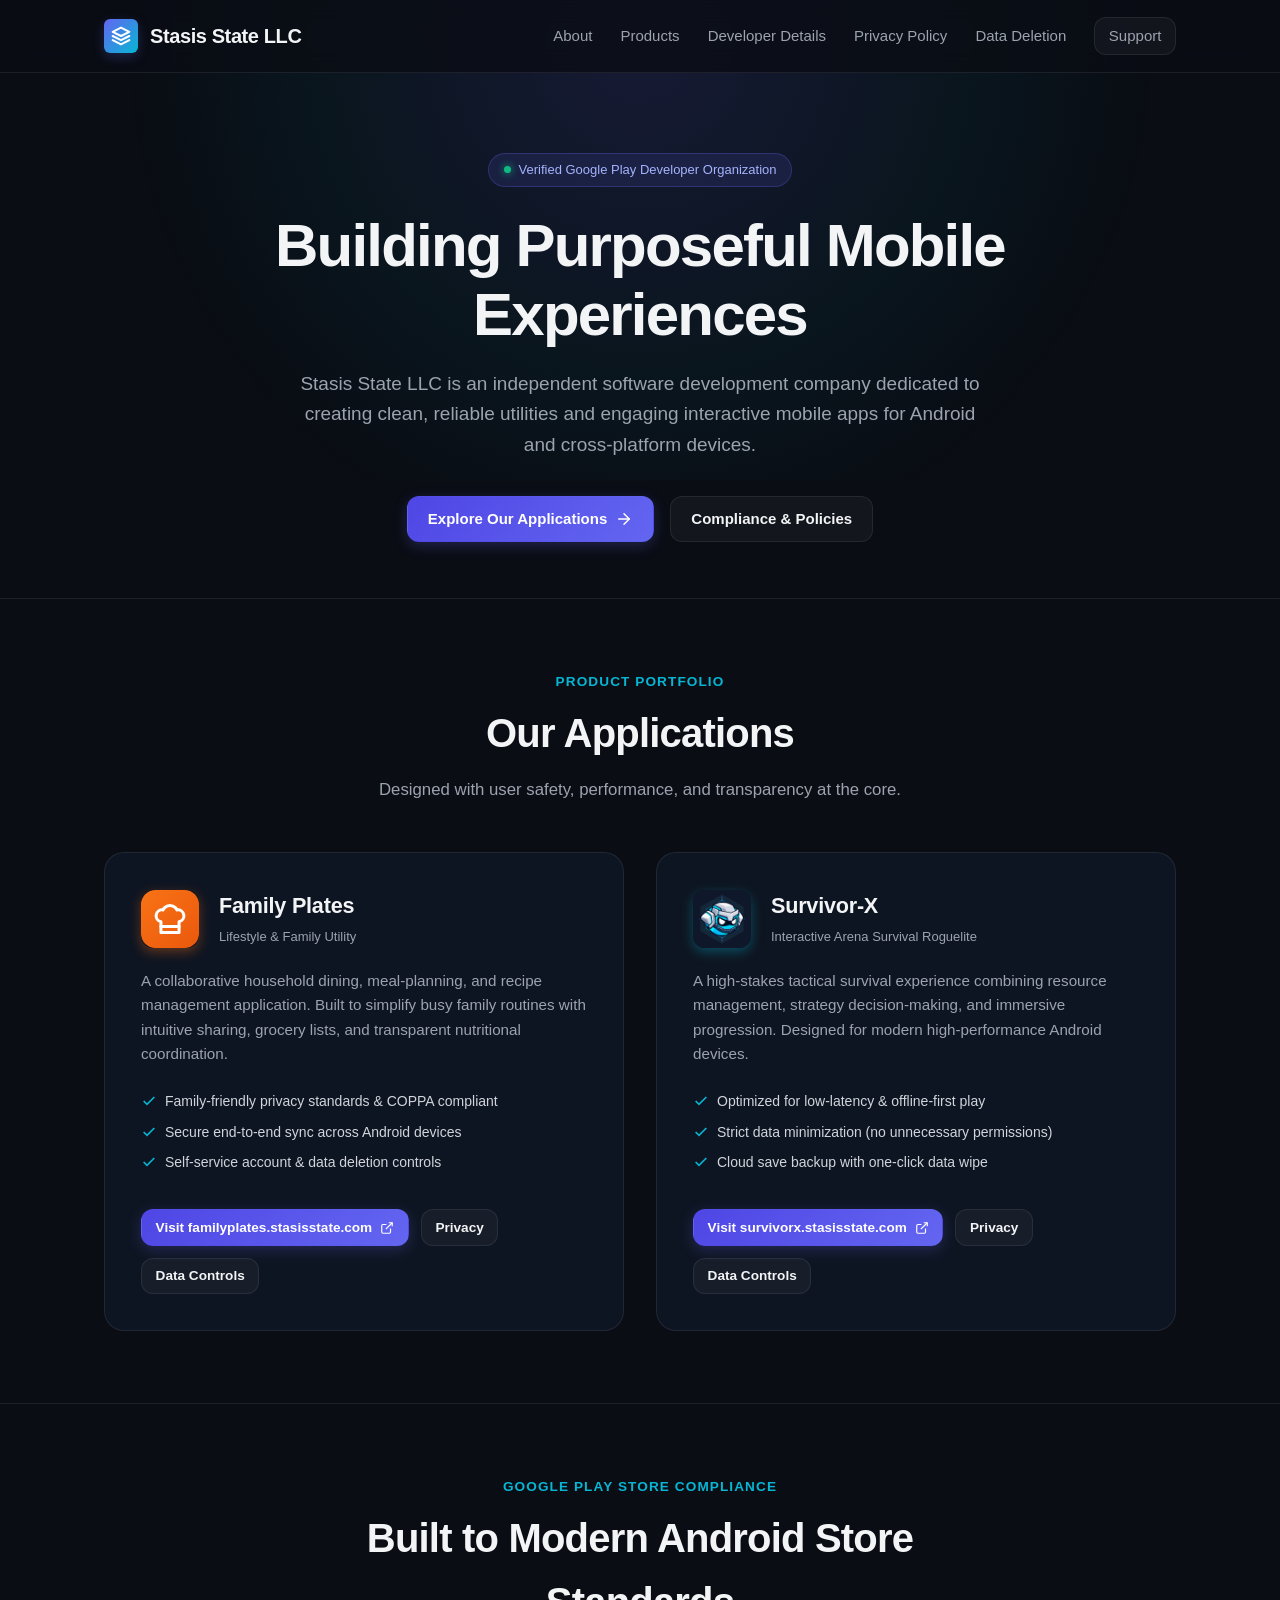
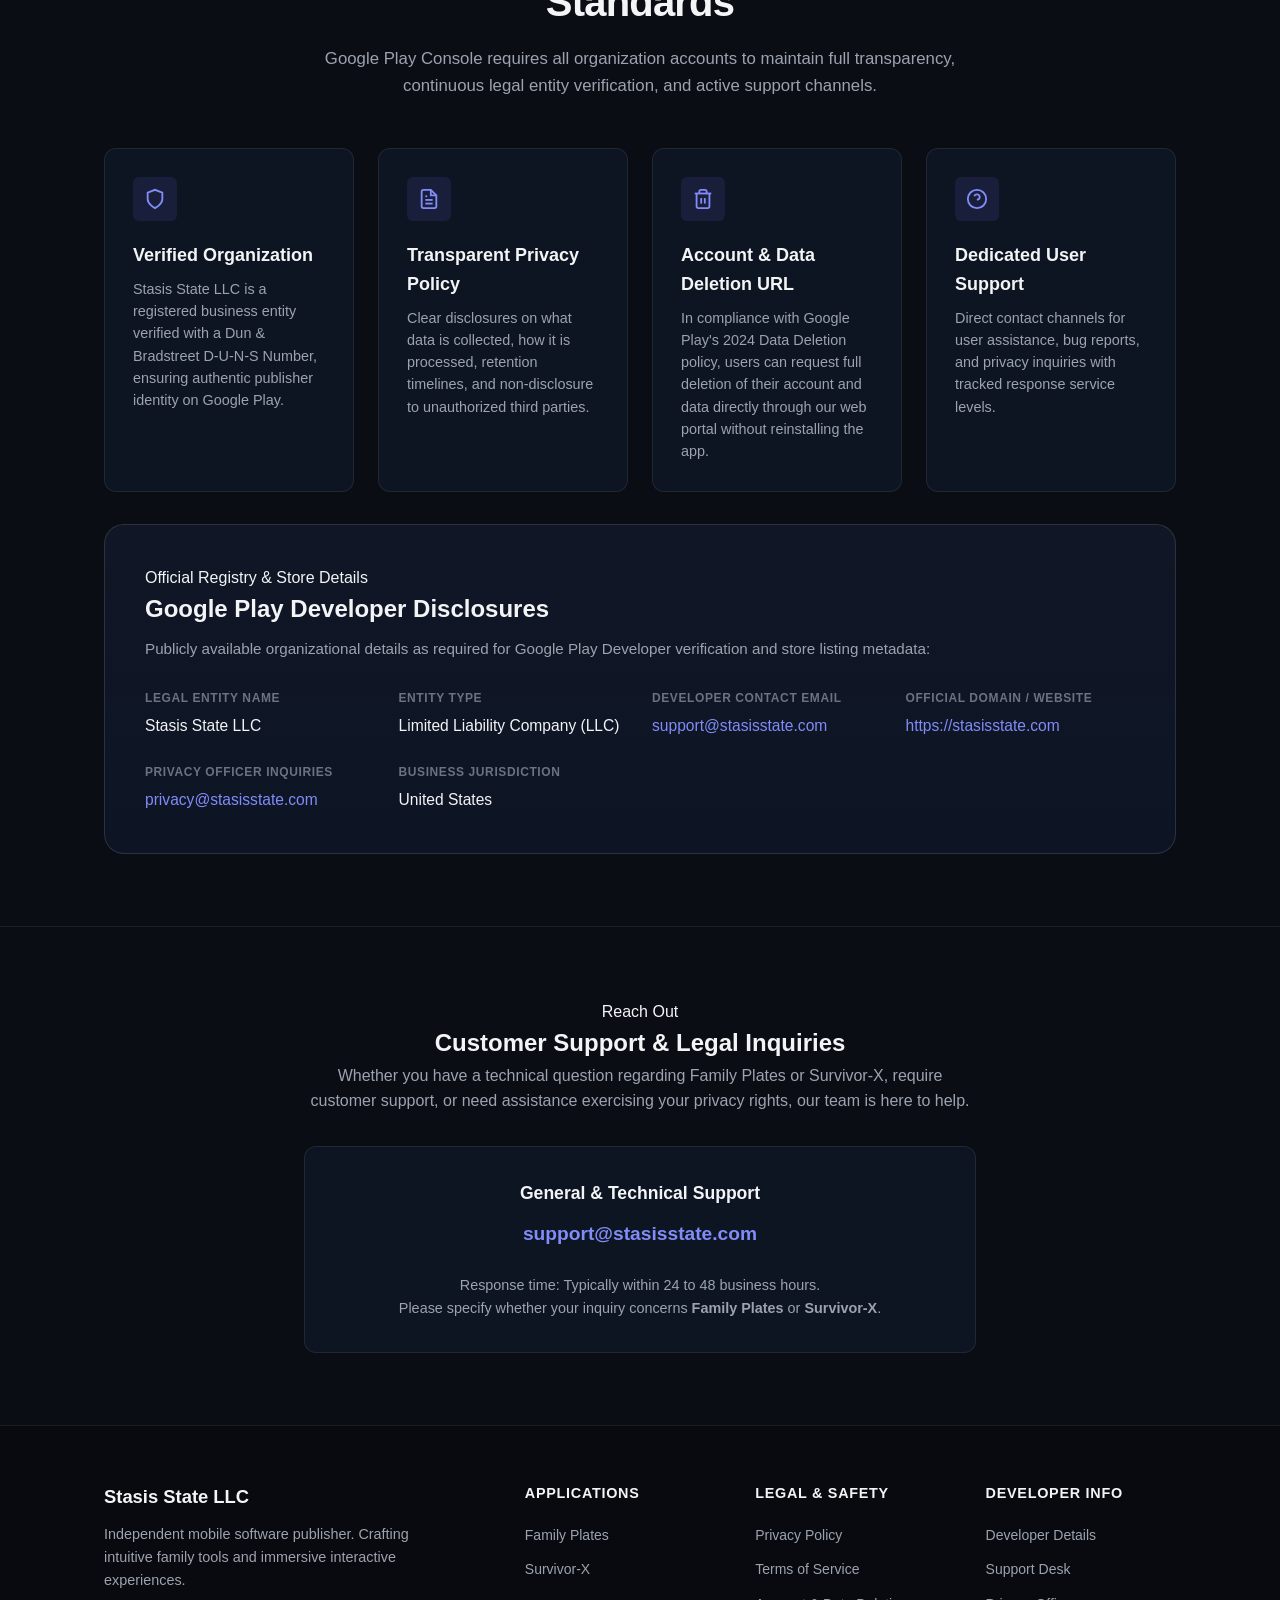
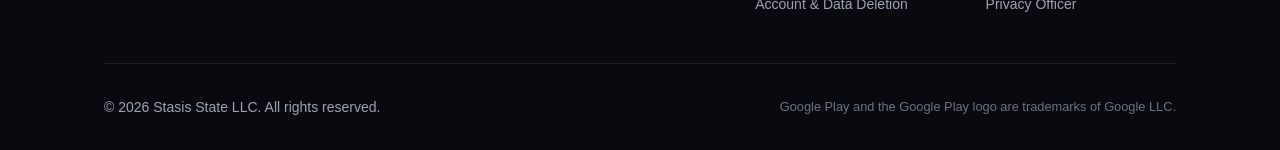
==== index.html @ c6badd23 "Initial commit" ====
<!DOCTYPE html>
<html lang="en">
<head>
  <meta charset="UTF-8" />
  <meta name="viewport" content="width=device-width, initial-scale=1.0" />
  <title>Stasis State LLC — Independent Software & Mobile Applications</title>
  <meta name="description" content="Stasis State LLC is an independent software studio and the publisher of Family Plates and Survivor-X. Official corporate site, developer details, and customer support." />
  <meta name="robots" content="index, follow" />

  <!-- Open Graph / Meta -->
  <meta property="og:type" content="website" />
  <meta property="og:title" content="Stasis State LLC — Independent Software & Mobile Applications" />
  <meta property="og:description" content="Official home of Stasis State LLC, publisher of Family Plates and Survivor-X." />
  <meta property="og:url" content="https://stasisstate.com/" />

  <link rel="stylesheet" href="styles.css" />
  <link rel="icon" href="data:image/svg+xml,<svg xmlns='http://www.w3.org/2000/svg' viewBox='0 0 100 100'><rect width='100' height='100' rx='20' fill='%234f46e5'/><path d='M30 35 L70 35 L50 65 Z' fill='%2306b6d4'/></svg>" />
</head>
<body>
  <div class="ambient-glow" aria-hidden="true"></div>

  <!-- Site Header -->
  <header class="site-header">
    <div class="container nav-wrapper">
      <a href="index.html" class="brand-link" aria-label="Stasis State LLC Home">
        <div class="brand-logo-icon" aria-hidden="true">
          <svg width="20" height="20" viewBox="0 0 24 24" fill="none" stroke="currentColor" stroke-width="2.5" stroke-linecap="round" stroke-linejoin="round">
            <polygon points="12 2 2 7 12 12 22 7 12 2"></polygon>
            <polyline points="2 17 12 22 22 17"></polyline>
            <polyline points="2 12 12 17 22 12"></polyline>
          </svg>
        </div>
        <span>Stasis State LLC</span>
      </a>

      <nav aria-label="Main Navigation">
        <ul class="nav-links">
          <li><a href="#about">About</a></li>
          <li><a href="products.html">Products</a></li>
          <li><a href="#developer-profile">Developer Details</a></li>
          <li><a href="privacy.html">Privacy Policy</a></li>
          <li><a href="data-deletion.html">Data Deletion</a></li>
          <li><a href="#contact" class="btn btn-outline btn-sm">Support</a></li>
        </ul>
      </nav>
    </div>
  </header>

  <main>
    <!-- Hero Section -->
    <section class="hero container">
      <div class="pill-badge">
        <span class="pill-dot"></span>
        <span>Verified Google Play Developer Organization</span>
      </div>
      <h1>Building Purposeful Mobile Experiences</h1>
      <p class="hero-subtitle">
        Stasis State LLC is an independent software development company dedicated to creating clean, reliable utilities and engaging interactive mobile apps for Android and cross-platform devices.
      </p>
      <div class="hero-actions">
        <a href="#apps" class="btn btn-primary">
          Explore Our Applications
          <svg width="18" height="18" viewBox="0 0 24 24" fill="none" stroke="currentColor" stroke-width="2" stroke-linecap="round" stroke-linejoin="round"><line x1="5" y1="12" x2="19" y2="12"></line><polyline points="12 5 19 12 12 19"></polyline></svg>
        </a>
        <a href="privacy.html" class="btn btn-outline">Compliance & Policies</a>
      </div>
    </section>

    <!-- Apps Section -->
    <section id="apps" class="section">
      <div class="container">
        <div class="section-header">
          <div class="sub-title">Product Portfolio</div>
          <h2>Our Applications</h2>
          <p>Designed with user safety, performance, and transparency at the core.</p>
        </div>

        <div class="apps-grid">
          <!-- Family Plates -->
          <article class="app-card">
            <div class="app-card-header">
              <a href="https://familyplates.stasisstate.com" target="_blank" rel="noopener noreferrer" style="text-decoration: none; display: flex; align-items: center; gap: 1.25rem;">
                <img src="assets/family-plates-icon.svg" alt="Family Plates Icon" style="width: 58px; height: 58px; border-radius: var(--radius-md); box-shadow: 0 4px 12px rgba(249, 115, 22, 0.35); flex-shrink: 0;" />
                <div class="app-meta">
                  <h3 style="color: var(--text-main);">Family Plates</h3>
                  <span class="app-category">Lifestyle & Family Utility</span>
                </div>
              </a>
            </div>
            <p class="app-description">
              A collaborative household dining, meal-planning, and recipe management application. Built to simplify busy family routines with intuitive sharing, grocery lists, and transparent nutritional coordination.
            </p>
            <ul class="app-highlights">
              <li>
                <svg width="16" height="16" viewBox="0 0 24 24" fill="none" stroke="currentColor" stroke-width="2.5"><polyline points="20 6 9 17 4 12"></polyline></svg>
                Family-friendly privacy standards & COPPA compliant
              </li>
              <li>
                <svg width="16" height="16" viewBox="0 0 24 24" fill="none" stroke="currentColor" stroke-width="2.5"><polyline points="20 6 9 17 4 12"></polyline></svg>
                Secure end-to-end sync across Android devices
              </li>
              <li>
                <svg width="16" height="16" viewBox="0 0 24 24" fill="none" stroke="currentColor" stroke-width="2.5"><polyline points="20 6 9 17 4 12"></polyline></svg>
                Self-service account & data deletion controls
              </li>
            </ul>
            <div class="app-actions">
              <a href="https://familyplates.stasisstate.com" class="btn btn-primary btn-sm" target="_blank" rel="noopener noreferrer">
                Visit familyplates.stasisstate.com
                <svg width="14" height="14" viewBox="0 0 24 24" fill="none" stroke="currentColor" stroke-width="2"><path d="M18 13v6a2 2 0 0 1-2 2H5a2 2 0 0 1-2-2V8a2 2 0 0 1 2-2h6"></path><polyline points="15 3 21 3 21 9"></polyline><line x1="10" y1="14" x2="21" y2="3"></line></svg>
              </a>
              <a href="privacy.html#family-plates" class="btn btn-outline btn-sm">Privacy</a>
              <a href="data-deletion.html#family-plates" class="btn btn-outline btn-sm">Data Controls</a>
            </div>
          </article>

          <!-- Survivor-X -->
          <article class="app-card">
            <div class="app-card-header">
              <a href="https://survivorx.stasisstate.com" target="_blank" rel="noopener noreferrer" style="text-decoration: none; display: flex; align-items: center; gap: 1.25rem;">
                <img src="assets/survivor-x-icon.png" alt="Survivor-X Icon" style="width: 58px; height: 58px; border-radius: var(--radius-md); box-shadow: 0 4px 12px rgba(6, 182, 212, 0.35); flex-shrink: 0;" />
                <div class="app-meta">
                  <h3 style="color: var(--text-main);">Survivor-X</h3>
                  <span class="app-category">Interactive Arena Survival Roguelite</span>
                </div>
              </a>
            </div>
            <p class="app-description">
              A high-stakes tactical survival experience combining resource management, strategy decision-making, and immersive progression. Designed for modern high-performance Android devices.
            </p>
            <ul class="app-highlights">
              <li>
                <svg width="16" height="16" viewBox="0 0 24 24" fill="none" stroke="currentColor" stroke-width="2.5"><polyline points="20 6 9 17 4 12"></polyline></svg>
                Optimized for low-latency & offline-first play
              </li>
              <li>
                <svg width="16" height="16" viewBox="0 0 24 24" fill="none" stroke="currentColor" stroke-width="2.5"><polyline points="20 6 9 17 4 12"></polyline></svg>
                Strict data minimization (no unnecessary permissions)
              </li>
              <li>
                <svg width="16" height="16" viewBox="0 0 24 24" fill="none" stroke="currentColor" stroke-width="2.5"><polyline points="20 6 9 17 4 12"></polyline></svg>
                Cloud save backup with one-click data wipe
              </li>
            </ul>
            <div class="app-actions">
              <a href="https://survivorx.stasisstate.com" class="btn btn-primary btn-sm" target="_blank" rel="noopener noreferrer">
                Visit survivorx.stasisstate.com
                <svg width="14" height="14" viewBox="0 0 24 24" fill="none" stroke="currentColor" stroke-width="2"><path d="M18 13v6a2 2 0 0 1-2 2H5a2 2 0 0 1-2-2V8a2 2 0 0 1 2-2h6"></path><polyline points="15 3 21 3 21 9"></polyline><line x1="10" y1="14" x2="21" y2="3"></line></svg>
              </a>
              <a href="privacy.html#survivor-x" class="btn btn-outline btn-sm">Privacy</a>
              <a href="data-deletion.html#survivor-x" class="btn btn-outline btn-sm">Data Controls</a>
            </div>
          </article>
        </div>
      </div>
    </section>

    <!-- Standards & App Store Requirements Compliance -->
    <section class="section" id="compliance">
      <div class="container">
        <div class="section-header">
          <div class="sub-title">Google Play Store Compliance</div>
          <h2>Built to Modern Android Store Standards</h2>
          <p>
            Google Play Console requires all organization accounts to maintain full transparency, continuous legal entity verification, and active support channels.
          </p>
        </div>

        <div class="standards-grid">
          <div class="standard-item">
            <div class="standard-icon-wrap" aria-hidden="true">
              <svg width="22" height="22" viewBox="0 0 24 24" fill="none" stroke="currentColor" stroke-width="2"><path d="M12 22s8-4 8-10V5l-8-3-8 3v7c0 6 8 10 8 10z"></path></svg>
            </div>
            <h3>Verified Organization</h3>
            <p>
              Stasis State LLC is a registered business entity verified with a Dun & Bradstreet D-U-N-S Number, ensuring authentic publisher identity on Google Play.
            </p>
          </div>

          <div class="standard-item">
            <div class="standard-icon-wrap" aria-hidden="true">
              <svg width="22" height="22" viewBox="0 0 24 24" fill="none" stroke="currentColor" stroke-width="2"><path d="M14 2H6a2 2 0 0 0-2 2v16a2 2 0 0 0 2 2h12a2 2 0 0 0 2-2V8z"></path><polyline points="14 2 14 8 20 8"></polyline><line x1="16" y1="13" x2="8" y2="13"></line><line x1="16" y1="17" x2="8" y2="17"></line><polyline points="10 9 9 9 8 9"></polyline></svg>
            </div>
            <h3>Transparent Privacy Policy</h3>
            <p>
              Clear disclosures on what data is collected, how it is processed, retention timelines, and non-disclosure to unauthorized third parties.
            </p>
          </div>

          <div class="standard-item">
            <div class="standard-icon-wrap" aria-hidden="true">
              <svg width="22" height="22" viewBox="0 0 24 24" fill="none" stroke="currentColor" stroke-width="2"><polyline points="3 6 5 6 21 6"></polyline><path d="M19 6v14a2 2 0 0 1-2 2H7a2 2 0 0 1-2-2V6m3 0V4a2 2 0 0 1 2-2h4a2 2 0 0 1 2 2v2"></path><line x1="10" y1="11" x2="10" y2="17"></line><line x1="14" y1="11" x2="14" y2="17"></line></svg>
            </div>
            <h3>Account & Data Deletion URL</h3>
            <p>
              In compliance with Google Play's 2024 Data Deletion policy, users can request full deletion of their account and data directly through our web portal without reinstalling the app.
            </p>
          </div>

          <div class="standard-item">
            <div class="standard-icon-wrap" aria-hidden="true">
              <svg width="22" height="22" viewBox="0 0 24 24" fill="none" stroke="currentColor" stroke-width="2"><circle cx="12" cy="12" r="10"></circle><path d="M9.09 9a3 3 0 0 1 5.83 1c0 2-3 3-3 3"></path><line x1="12" y1="17" x2="12.01" y2="17"></line></svg>
            </div>
            <h3>Dedicated User Support</h3>
            <p>
              Direct contact channels for user assistance, bug reports, and privacy inquiries with tracked response service levels.
            </p>
          </div>
        </div>

        <!-- Business Disclosures & Developer Profile Card -->
        <div class="business-info-card" id="developer-profile">
          <div class="sub-title">Official Registry & Store Details</div>
          <h2>Google Play Developer Disclosures</h2>
          <p style="color: var(--text-muted); font-size: 0.95rem; margin-top: 0.5rem;">
            Publicly available organizational details as required for Google Play Developer verification and store listing metadata:
          </p>

          <div class="business-grid">
            <div class="business-field">
              <span class="business-label">Legal Entity Name</span>
              <span class="business-value">Stasis State LLC</span>
            </div>

            <div class="business-field">
              <span class="business-label">Entity Type</span>
              <span class="business-value">Limited Liability Company (LLC)</span>
            </div>

            <div class="business-field">
              <span class="business-label">Developer Contact Email</span>
              <span class="business-value"><a href="mailto:support@stasisstate.com">support@stasisstate.com</a></span>
            </div>

            <div class="business-field">
              <span class="business-label">Official Domain / Website</span>
              <span class="business-value"><a href="https://stasisstate.com">https://stasisstate.com</a></span>
            </div>

            <div class="business-field">
              <span class="business-label">Privacy Officer Inquiries</span>
              <span class="business-value"><a href="mailto:privacy@stasisstate.com">privacy@stasisstate.com</a></span>
            </div>

            <div class="business-field">
              <span class="business-label">Business Jurisdiction</span>
              <span class="business-value">United States</span>
            </div>
          </div>
        </div>
      </div>
    </section>

    <!-- Contact & Support Section -->
    <section class="section" id="contact">
      <div class="container" style="max-width: 720px; text-align: center;">
        <div class="sub-title">Reach Out</div>
        <h2>Customer Support & Legal Inquiries</h2>
        <p style="color: var(--text-muted); margin-bottom: 2rem;">
          Whether you have a technical question regarding Family Plates or Survivor-X, require customer support, or need assistance exercising your privacy rights, our team is here to help.
        </p>

        <div style="background-color: var(--bg-card); border: 1px solid var(--border-color); border-radius: var(--radius-md); padding: 2rem;">
          <p style="font-size: 1.1rem; font-weight: 600; margin-bottom: 0.75rem;">General & Technical Support</p>
          <p style="margin-bottom: 1.5rem;"><a href="mailto:support@stasisstate.com" style="color: #818cf8; font-size: 1.2rem; text-decoration: none; font-weight: 700;">support@stasisstate.com</a></p>
          <p style="color: var(--text-muted); font-size: 0.9rem;">
            Response time: Typically within 24 to 48 business hours.<br />
            Please specify whether your inquiry concerns <strong>Family Plates</strong> or <strong>Survivor-X</strong>.
          </p>
        </div>
      </div>
    </section>
  </main>

  <!-- Footer -->
  <footer class="site-footer">
    <div class="container">
      <div class="footer-top">
        <div class="footer-brand">
          <h4>Stasis State LLC</h4>
          <p>
            Independent mobile software publisher. Crafting intuitive family tools and immersive interactive experiences.
          </p>
        </div>

        <div class="footer-col">
          <h5>Applications</h5>
          <ul class="footer-links">
            <li><a href="#apps">Family Plates</a></li>
            <li><a href="#apps">Survivor-X</a></li>
          </ul>
        </div>

        <div class="footer-col">
          <h5>Legal & Safety</h5>
          <ul class="footer-links">
            <li><a href="privacy.html">Privacy Policy</a></li>
            <li><a href="terms.html">Terms of Service</a></li>
            <li><a href="data-deletion.html">Account & Data Deletion</a></li>
          </ul>
        </div>

        <div class="footer-col">
          <h5>Developer Info</h5>
          <ul class="footer-links">
            <li><a href="#developer-profile">Developer Details</a></li>
            <li><a href="mailto:support@stasisstate.com">Support Desk</a></li>
            <li><a href="mailto:privacy@stasisstate.com">Privacy Officer</a></li>
          </ul>
        </div>
      </div>

      <div class="footer-bottom">
        <div>
          &copy; <span id="year">2026</span> Stasis State LLC. All rights reserved.
        </div>
        <div style="color: var(--text-dim); font-size: 0.8rem;">
          Google Play and the Google Play logo are trademarks of Google LLC.
        </div>
      </div>
    </div>
  </footer>

  <script>
    document.getElementById('year').textContent = new Date().getFullYear();
  </script>
</body>
</html>
---- styles.css ----
* {
  margin: 0;
  padding: 0;
  box-sizing: border-box;
}

:root {
  --bg-primary: #0a0d14;
  --bg-secondary: #111726;
  --bg-card: rgba(17, 24, 39, 0.75);
  --bg-card-hover: rgba(30, 41, 59, 0.85);
  --border-color: rgba(255, 255, 255, 0.08);
  --border-focus: rgba(99, 102, 241, 0.5);

  --text-main: #f3f4f6;
  --text-muted: #9ca3af;
  --text-dim: #6b7280;

  --accent-primary: #6366f1;
  --accent-secondary: #06b6d4;
  --accent-glow: rgba(99, 102, 241, 0.25);
  --accent-green: #10b981;

  --radius-sm: 6px;
  --radius-md: 12px;
  --radius-lg: 20px;

  --font-sans: -apple-system, BlinkMacSystemFont, "Segoe UI", Roboto, "Helvetica Neue", Arial, sans-serif;
  --container-width: 1120px;
}

body {
  font-family: var(--font-sans);
  background-color: var(--bg-primary);
  color: var(--text-main);
  line-height: 1.6;
  min-height: 100vh;
  display: flex;
  flex-direction: column;
  -webkit-font-smoothing: antialiased;
}

/* Background Atmosphere */
.ambient-glow {
  position: fixed;
  top: 0;
  left: 50%;
  transform: translateX(-50%);
  width: 100vw;
  max-width: 1200px;
  height: 480px;
  background: radial-gradient(circle at 50% 10%, rgba(99, 102, 241, 0.15) 0%, rgba(6, 182, 212, 0.05) 45%, transparent 70%);
  pointer-events: none;
  z-index: 0;
}

/* Layout */
.container {
  width: 100%;
  max-width: var(--container-width);
  margin: 0 auto;
  padding: 0 1.5rem;
  position: relative;
  z-index: 1;
}

/* Header & Nav */
header.site-header {
  position: sticky;
  top: 0;
  backdrop-filter: blur(12px);
  -webkit-backdrop-filter: blur(12px);
  background-color: rgba(10, 13, 20, 0.8);
  border-bottom: 1px solid var(--border-color);
  z-index: 100;
}

.nav-wrapper {
  display: flex;
  align-items: center;
  justify-content: space-between;
  height: 4.5rem;
}

.brand-link {
  display: flex;
  align-items: center;
  gap: 0.75rem;
  text-decoration: none;
  color: var(--text-main);
  font-weight: 700;
  font-size: 1.25rem;
  letter-spacing: -0.02em;
}

.brand-logo-icon {
  width: 34px;
  height: 34px;
  border-radius: var(--radius-sm);
  background: linear-gradient(135deg, var(--accent-primary), var(--accent-secondary));
  display: flex;
  align-items: center;
  justify-content: center;
  color: #fff;
  box-shadow: 0 4px 12px var(--accent-glow);
}

.nav-links {
  display: flex;
  align-items: center;
  gap: 1.75rem;
  list-style: none;
}

.nav-links a {
  text-decoration: none;
  color: var(--text-muted);
  font-size: 0.9375rem;
  font-weight: 500;
  transition: color 0.2s ease;
}

.nav-links a:hover,
.nav-links a.active {
  color: var(--text-main);
}

.btn {
  display: inline-flex;
  align-items: center;
  justify-content: center;
  gap: 0.5rem;
  padding: 0.625rem 1.25rem;
  border-radius: var(--radius-md);
  font-size: 0.9375rem;
  font-weight: 600;
  text-decoration: none;
  cursor: pointer;
  transition: all 0.2s ease;
  border: 1px solid transparent;
}

.btn-primary {
  background: linear-gradient(135deg, #4f46e5, #6366f1);
  color: #ffffff;
  box-shadow: 0 4px 14px var(--accent-glow);
}

.btn-primary:hover {
  background: linear-gradient(135deg, #4338ca, #4f46e5);
  box-shadow: 0 6px 20px var(--accent-glow);
  transform: translateY(-1px);
}

.btn-outline {
  background-color: rgba(255, 255, 255, 0.04);
  color: var(--text-main);
  border-color: var(--border-color);
}

.btn-outline:hover {
  background-color: rgba(255, 255, 255, 0.08);
  border-color: rgba(255, 255, 255, 0.2);
}

.btn-sm {
  padding: 0.4rem 0.85rem;
  font-size: 0.85rem;
}

/* Hero Section */
.hero {
  padding: 5rem 0 3.5rem;
  text-align: center;
}

.pill-badge {
  display: inline-flex;
  align-items: center;
  gap: 0.5rem;
  padding: 0.35rem 0.9rem;
  border-radius: 9999px;
  background-color: rgba(99, 102, 241, 0.12);
  border: 1px solid rgba(99, 102, 241, 0.28);
  color: #a5b4fc;
  font-size: 0.8125rem;
  font-weight: 500;
  margin-bottom: 1.5rem;
}

.pill-dot {
  width: 7px;
  height: 7px;
  border-radius: 50%;
  background-color: var(--accent-green);
  box-shadow: 0 0 8px var(--accent-green);
}

.hero h1 {
  font-size: clamp(2.25rem, 5vw, 3.75rem);
  font-weight: 800;
  line-height: 1.15;
  letter-spacing: -0.03em;
  margin-bottom: 1.25rem;
  max-width: 860px;
  margin-left: auto;
  margin-right: auto;
}

.hero-subtitle {
  font-size: 1.1875rem;
  color: var(--text-muted);
  max-width: 680px;
  margin: 0 auto 2.25rem;
  line-height: 1.6;
}

.hero-actions {
  display: flex;
  align-items: center;
  justify-content: center;
  gap: 1rem;
  flex-wrap: wrap;
}

/* Section Common */
.section {
  padding: 4.5rem 0;
  border-top: 1px solid var(--border-color);
}

.section-header {
  text-align: center;
  max-width: 680px;
  margin: 0 auto 3rem;
}

.section-header .sub-title {
  color: var(--accent-secondary);
  font-size: 0.85rem;
  font-weight: 700;
  text-transform: uppercase;
  letter-spacing: 0.08em;
  margin-bottom: 0.5rem;
}

.section-header h2 {
  font-size: clamp(1.75rem, 3.5vw, 2.5rem);
  font-weight: 700;
  letter-spacing: -0.02em;
  margin-bottom: 0.75rem;
}

.section-header p {
  color: var(--text-muted);
  font-size: 1.05rem;
}

/* App Portfolio Grid */
.apps-grid {
  display: grid;
  grid-template-columns: repeat(auto-fit, minmax(320px, 1fr));
  gap: 2rem;
}

.app-card {
  background: var(--bg-card);
  border: 1px solid var(--border-color);
  border-radius: var(--radius-lg);
  padding: 2.25rem;
  display: flex;
  flex-direction: column;
  transition: transform 0.25s ease, border-color 0.25s ease, box-shadow 0.25s ease;
  position: relative;
  overflow: hidden;
}

.app-card::before {
  content: "";
  position: absolute;
  top: 0;
  left: 0;
  right: 0;
  height: 3px;
  background: linear-gradient(90deg, var(--accent-primary), var(--accent-secondary));
  opacity: 0;
  transition: opacity 0.25s ease;
}

.app-card:hover {
  transform: translateY(-4px);
  border-color: rgba(255, 255, 255, 0.18);
  box-shadow: 0 16px 32px rgba(0, 0, 0, 0.35);
}

.app-card:hover::before {
  opacity: 1;
}

.app-card-header {
  display: flex;
  align-items: center;
  gap: 1.25rem;
  margin-bottom: 1.25rem;
}

.app-icon {
  width: 58px;
  height: 58px;
  border-radius: var(--radius-md);
  display: flex;
  align-items: center;
  justify-content: center;
  flex-shrink: 0;
  font-size: 1.75rem;
}

.app-icon.family-plates {
  background: linear-gradient(135deg, #f97316, #ef4444);
  color: #fff;
}

.app-icon.survivor-x {
  background: linear-gradient(135deg, #10b981, #06b6d4);
  color: #fff;
}

.app-meta h3 {
  font-size: 1.35rem;
  font-weight: 700;
  letter-spacing: -0.01em;
}

.app-category {
  font-size: 0.8125rem;
  color: var(--text-muted);
}

.app-description {
  color: var(--text-muted);
  font-size: 0.95rem;
  line-height: 1.6;
  margin-bottom: 1.5rem;
  flex-grow: 1;
}

.app-highlights {
  list-style: none;
  margin-bottom: 1.75rem;
}

.app-highlights li {
  font-size: 0.875rem;
  color: #d1d5db;
  display: flex;
  align-items: center;
  gap: 0.5rem;
  margin-bottom: 0.5rem;
}

.app-highlights li svg {
  color: var(--accent-secondary);
  flex-shrink: 0;
}

.app-actions {
  display: flex;
  gap: 0.75rem;
  flex-wrap: wrap;
  align-items: center;
}

/* Standards / Verification Grid */
.standards-grid {
  display: grid;
  grid-template-columns: repeat(auto-fit, minmax(240px, 1fr));
  gap: 1.5rem;
}

.standard-item {
  background-color: var(--bg-card);
  border: 1px solid var(--border-color);
  border-radius: var(--radius-md);
  padding: 1.75rem;
}

.standard-icon-wrap {
  width: 44px;
  height: 44px;
  border-radius: var(--radius-sm);
  background-color: rgba(99, 102, 241, 0.12);
  color: #818cf8;
  display: flex;
  align-items: center;
  justify-content: center;
  margin-bottom: 1.25rem;
}

.standard-item h3 {
  font-size: 1.125rem;
  margin-bottom: 0.5rem;
}

.standard-item p {
  color: var(--text-muted);
  font-size: 0.9rem;
  line-height: 1.55;
}

/* Legal Entity / Business Information Card */
.business-info-card {
  background: linear-gradient(180deg, rgba(17, 24, 39, 0.9), rgba(15, 23, 42, 0.8));
  border: 1px solid rgba(255, 255, 255, 0.12);
  border-radius: var(--radius-lg);
  padding: 2.5rem;
  margin-top: 2rem;
}

.business-grid {
  display: grid;
  grid-template-columns: repeat(auto-fit, minmax(220px, 1fr));
  gap: 1.5rem;
  margin-top: 1.75rem;
}

.business-field {
  display: flex;
  flex-direction: column;
}

.business-label {
  font-size: 0.75rem;
  text-transform: uppercase;
  letter-spacing: 0.05em;
  color: var(--text-dim);
  margin-bottom: 0.35rem;
  font-weight: 600;
}

.business-value {
  font-size: 0.975rem;
  color: var(--text-main);
  font-weight: 500;
  word-break: break-word;
}

.business-value a {
  color: #818cf8;
  text-decoration: none;
}

.business-value a:hover {
  text-decoration: underline;
}

/* Policy Documents Page Specifics */
.policy-container {
  padding: 3.5rem 0 5rem;
  max-width: 820px;
  margin: 0 auto;
}

.policy-header {
  margin-bottom: 2.5rem;
  border-bottom: 1px solid var(--border-color);
  padding-bottom: 1.5rem;
}

.policy-header h1 {
  font-size: 2.25rem;
  font-weight: 800;
  margin-bottom: 0.5rem;
}

.policy-meta {
  color: var(--text-muted);
  font-size: 0.9rem;
}

.policy-body h2 {
  font-size: 1.4rem;
  font-weight: 700;
  margin: 2rem 0 0.85rem;
  color: #ffffff;
}

.policy-body h3 {
  font-size: 1.15rem;
  font-weight: 600;
  margin: 1.5rem 0 0.65rem;
  color: #e5e7eb;
}

.policy-body p {
  color: #d1d5db;
  font-size: 0.98rem;
  line-height: 1.7;
  margin-bottom: 1.25rem;
}

.policy-body ul, .policy-body ol {
  margin-bottom: 1.5rem;
  padding-left: 1.5rem;
  color: #d1d5db;
}

.policy-body li {
  margin-bottom: 0.5rem;
  line-height: 1.6;
}

.alert-box {
  background-color: rgba(99, 102, 241, 0.08);
  border-left: 4px solid var(--accent-primary);
  padding: 1.25rem;
  border-radius: 0 var(--radius-sm) var(--radius-sm) 0;
  margin: 1.75rem 0;
}

.alert-box p {
  margin-bottom: 0;
}

/* Footer */
footer.site-footer {
  margin-top: auto;
  background-color: #080a10;
  border-top: 1px solid var(--border-color);
  padding: 3.5rem 0 2rem;
  color: var(--text-muted);
  font-size: 0.875rem;
}

.footer-top {
  display: grid;
  grid-template-columns: 2fr 1fr 1fr 1fr;
  gap: 2.5rem;
  margin-bottom: 3rem;
}

.footer-brand h4 {
  color: var(--text-main);
  font-size: 1.15rem;
  margin-bottom: 0.75rem;
}

.footer-brand p {
  font-size: 0.9rem;
  line-height: 1.6;
  max-width: 320px;
}

.footer-col h5 {
  color: var(--text-main);
  font-size: 0.9rem;
  font-weight: 600;
  text-transform: uppercase;
  letter-spacing: 0.05em;
  margin-bottom: 1.2rem;
}

.footer-links {
  list-style: none;
  display: flex;
  flex-direction: column;
  gap: 0.75rem;
}

.footer-links a {
  color: var(--text-muted);
  text-decoration: none;
  transition: color 0.2s ease;
}

.footer-links a:hover {
  color: var(--text-main);
}

.footer-bottom {
  display: flex;
  align-items: center;
  justify-content: space-between;
  border-top: 1px solid var(--border-color);
  padding-top: 2rem;
  flex-wrap: wrap;
  gap: 1rem;
}

/* Responsive */
@media (max-width: 860px) {
  .footer-top {
    grid-template-columns: 1fr 1fr;
  }
}

@media (max-width: 640px) {
  .nav-links {
    display: none;
  }
  .footer-top {
    grid-template-columns: 1fr;
  }
  .footer-bottom {
    flex-direction: column;
    text-align: center;
  }
  .hero {
    padding: 3.5rem 0 2.5rem;
  }
}
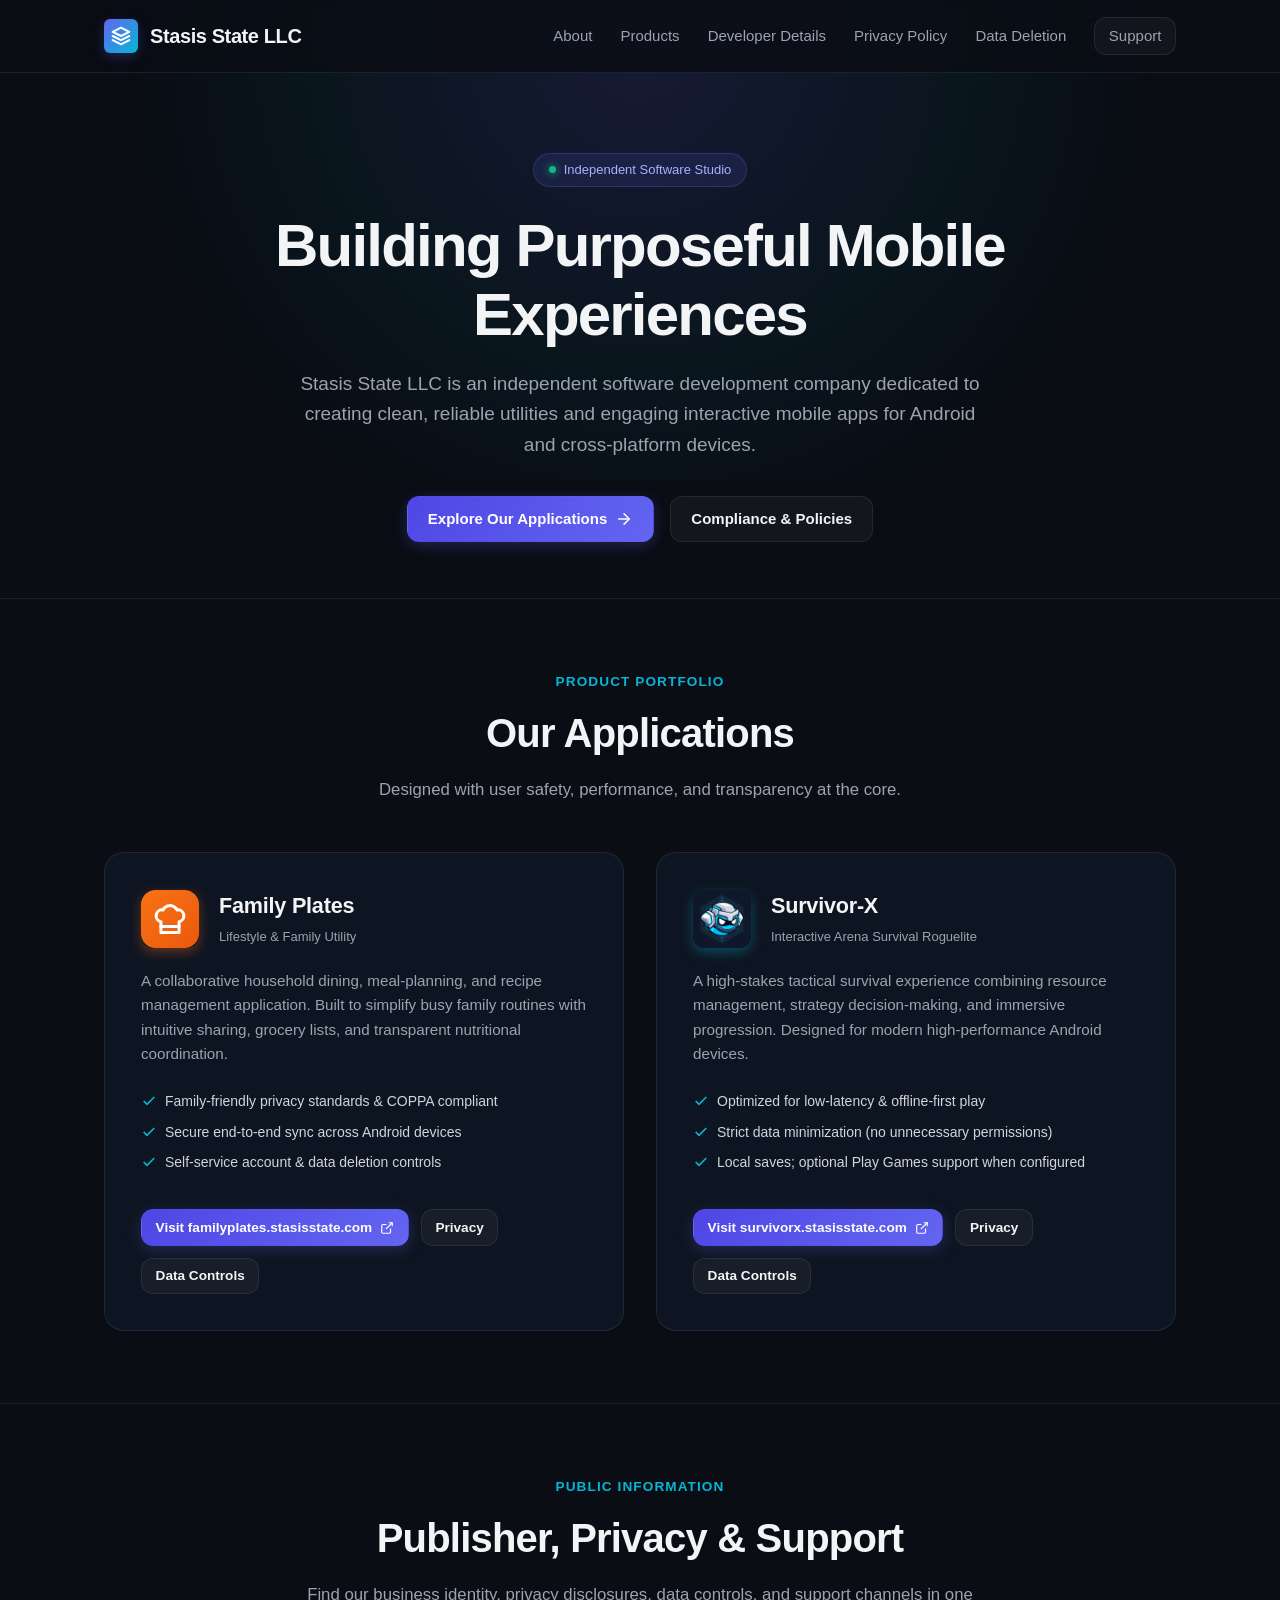
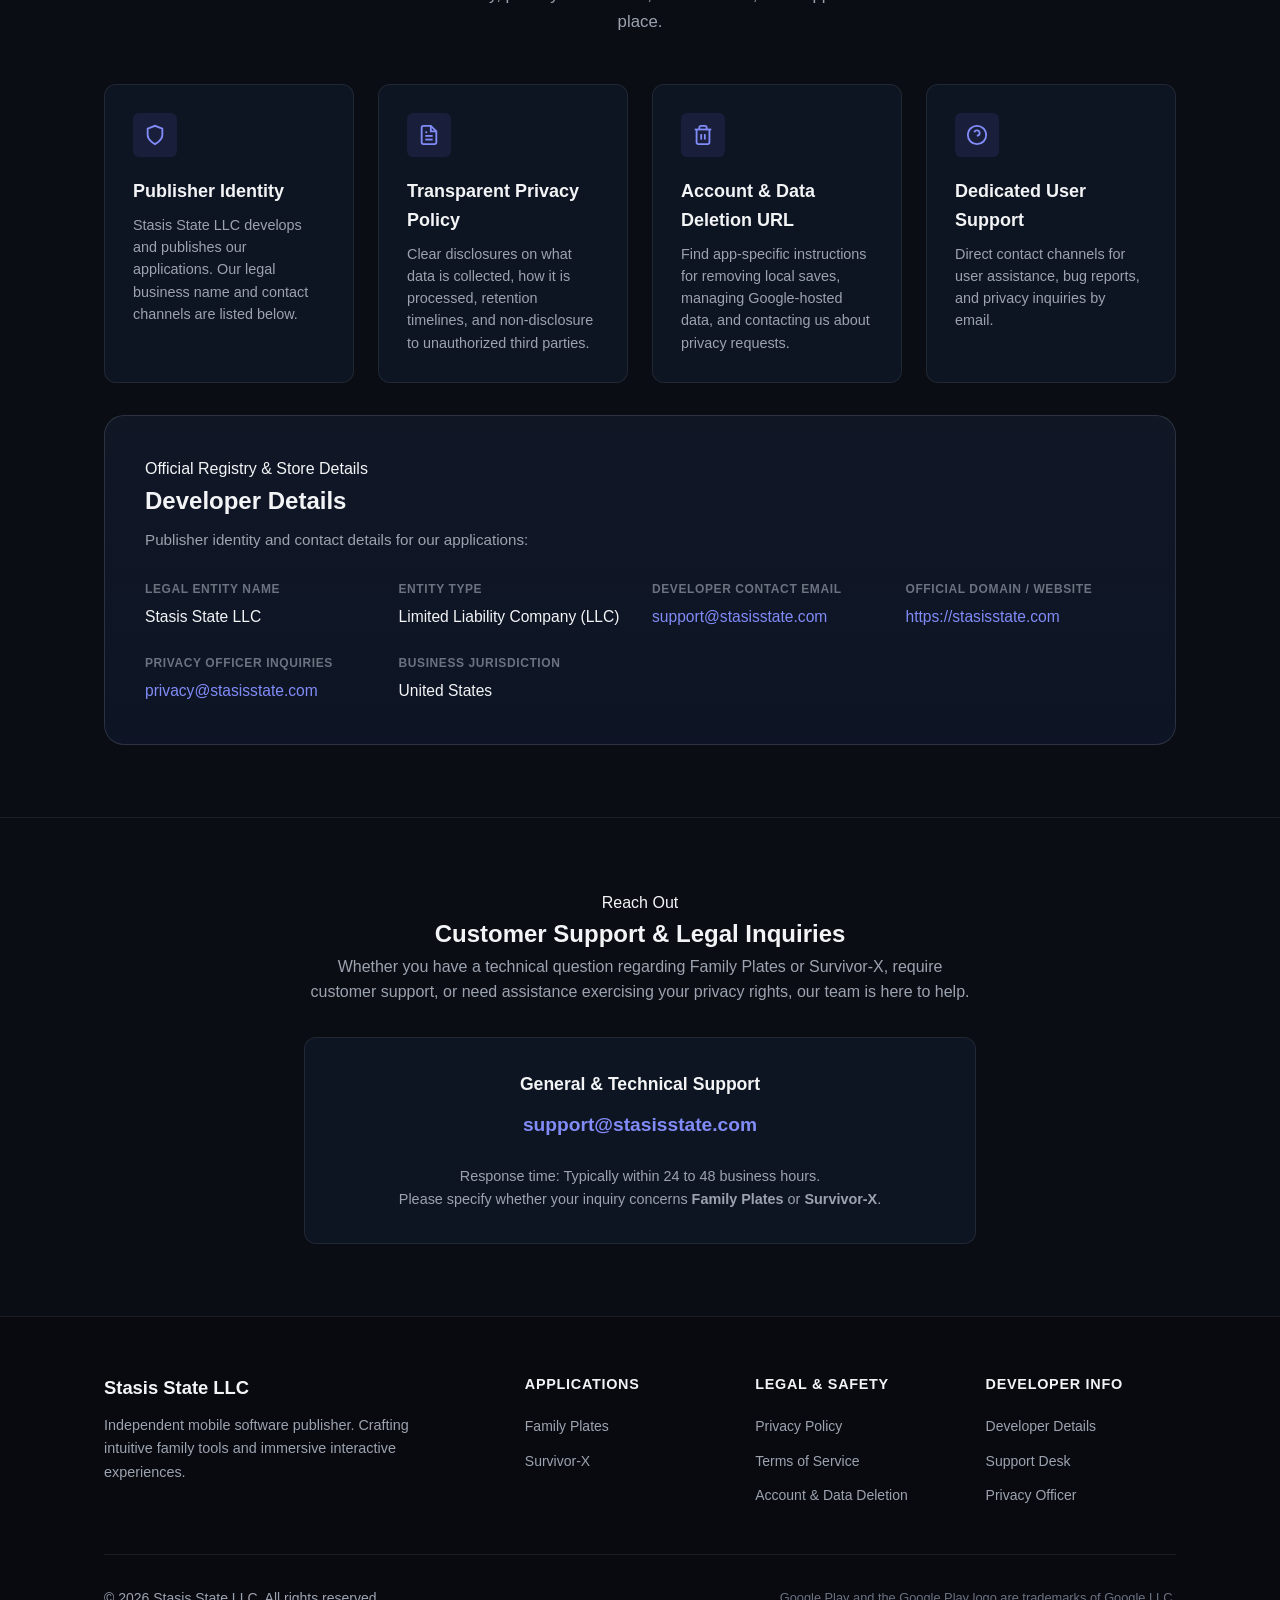
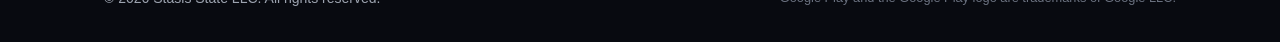
==== commit d2072da4: "docs: align public presence with current Survivor-X data handling" ====
--- a/index.html
+++ b/index.html
@@ -48,10 +48,10 @@
 
   <main>
     <!-- Hero Section -->
-    <section class="hero container">
+    <section class="hero container" id="about">
       <div class="pill-badge">
         <span class="pill-dot"></span>
-        <span>Verified Google Play Developer Organization</span>
+        <span>Independent Software Studio</span>
       </div>
       <h1>Building Purposeful Mobile Experiences</h1>
       <p class="hero-subtitle">
@@ -139,7 +139,7 @@
               </li>
               <li>
                 <svg width="16" height="16" viewBox="0 0 24 24" fill="none" stroke="currentColor" stroke-width="2.5"><polyline points="20 6 9 17 4 12"></polyline></svg>
-                Cloud save backup with one-click data wipe
+                Local saves; optional Play Games support when configured
               </li>
             </ul>
             <div class="app-actions">
@@ -159,10 +159,10 @@
     <section class="section" id="compliance">
       <div class="container">
         <div class="section-header">
-          <div class="sub-title">Google Play Store Compliance</div>
-          <h2>Built to Modern Android Store Standards</h2>
+          <div class="sub-title">Public Information</div>
+          <h2>Publisher, Privacy &amp; Support</h2>
           <p>
-            Google Play Console requires all organization accounts to maintain full transparency, continuous legal entity verification, and active support channels.
+            Find our business identity, privacy disclosures, data controls, and support channels in one place.
           </p>
         </div>
 
@@ -171,9 +171,9 @@
             <div class="standard-icon-wrap" aria-hidden="true">
               <svg width="22" height="22" viewBox="0 0 24 24" fill="none" stroke="currentColor" stroke-width="2"><path d="M12 22s8-4 8-10V5l-8-3-8 3v7c0 6 8 10 8 10z"></path></svg>
             </div>
-            <h3>Verified Organization</h3>
+            <h3>Publisher Identity</h3>
             <p>
-              Stasis State LLC is a registered business entity verified with a Dun & Bradstreet D-U-N-S Number, ensuring authentic publisher identity on Google Play.
+              Stasis State LLC develops and publishes our applications. Our legal business name and contact channels are listed below.
             </p>
           </div>
 
@@ -193,7 +193,7 @@
             </div>
             <h3>Account & Data Deletion URL</h3>
             <p>
-              In compliance with Google Play's 2024 Data Deletion policy, users can request full deletion of their account and data directly through our web portal without reinstalling the app.
+              Find app-specific instructions for removing local saves, managing Google-hosted data, and contacting us about privacy requests.
             </p>
           </div>
 
@@ -203,7 +203,7 @@
             </div>
             <h3>Dedicated User Support</h3>
             <p>
-              Direct contact channels for user assistance, bug reports, and privacy inquiries with tracked response service levels.
+              Direct contact channels for user assistance, bug reports, and privacy inquiries by email.
             </p>
           </div>
         </div>
@@ -211,9 +211,9 @@
         <!-- Business Disclosures & Developer Profile Card -->
         <div class="business-info-card" id="developer-profile">
           <div class="sub-title">Official Registry & Store Details</div>
-          <h2>Google Play Developer Disclosures</h2>
+          <h2>Developer Details</h2>
           <p style="color: var(--text-muted); font-size: 0.95rem; margin-top: 0.5rem;">
-            Publicly available organizational details as required for Google Play Developer verification and store listing metadata:
+            Publisher identity and contact details for our applications:
           </p>
 
           <div class="business-grid">
--- a/styles.css
+++ b/styles.css
@@ -608,3 +608,11 @@
     padding: 3.5rem 0 2.5rem;
   }
 }
+
+/* Keep support and privacy navigation reachable on small screens. */
+a:focus-visible { outline: 2px solid var(--accent-cyan); outline-offset: 4px; }
+.policy-body a { color: #a5b4fc; overflow-wrap: anywhere; }
+@media (max-width: 1100px) {
+  .nav-wrapper { height: auto; min-height: 4.75rem; flex-wrap: wrap; gap: 1rem; padding-top: 1rem; padding-bottom: 1rem; }
+  .nav-links { display: flex; flex-wrap: wrap; gap: 1rem; }
+}
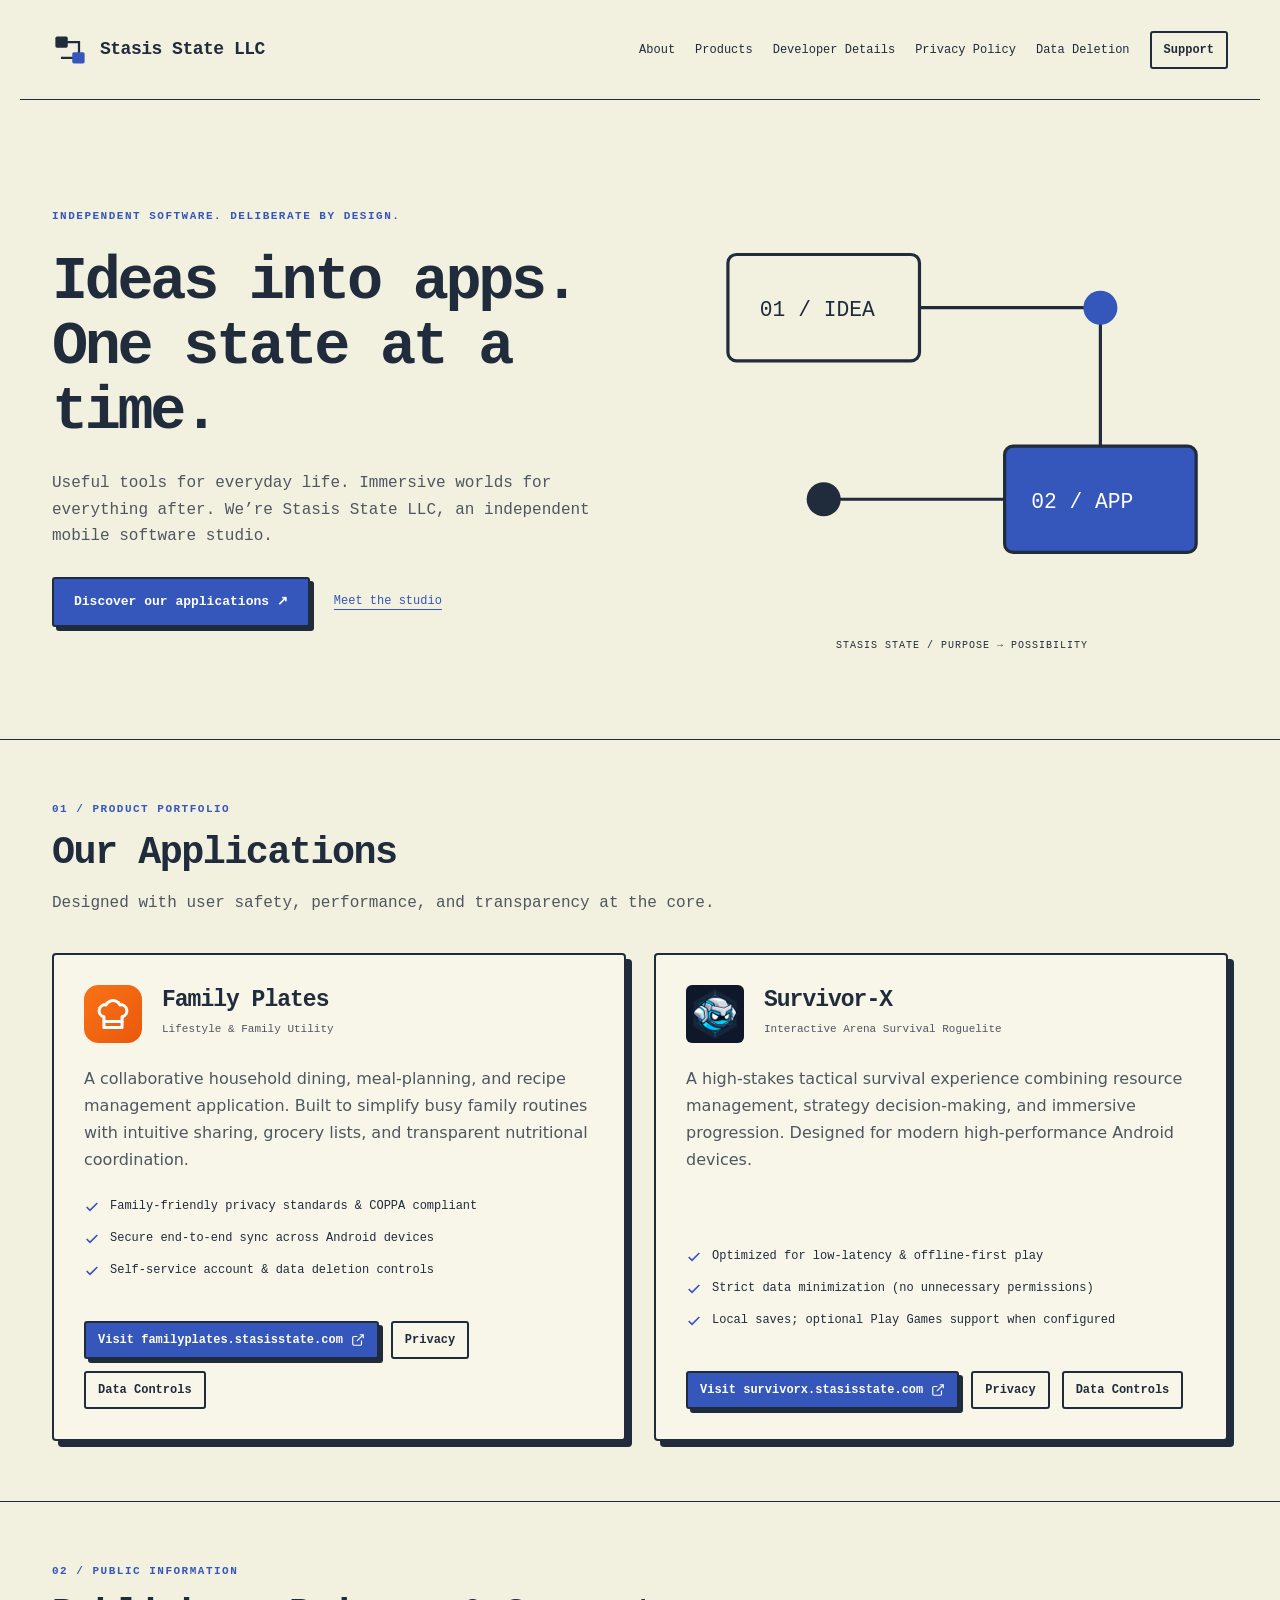
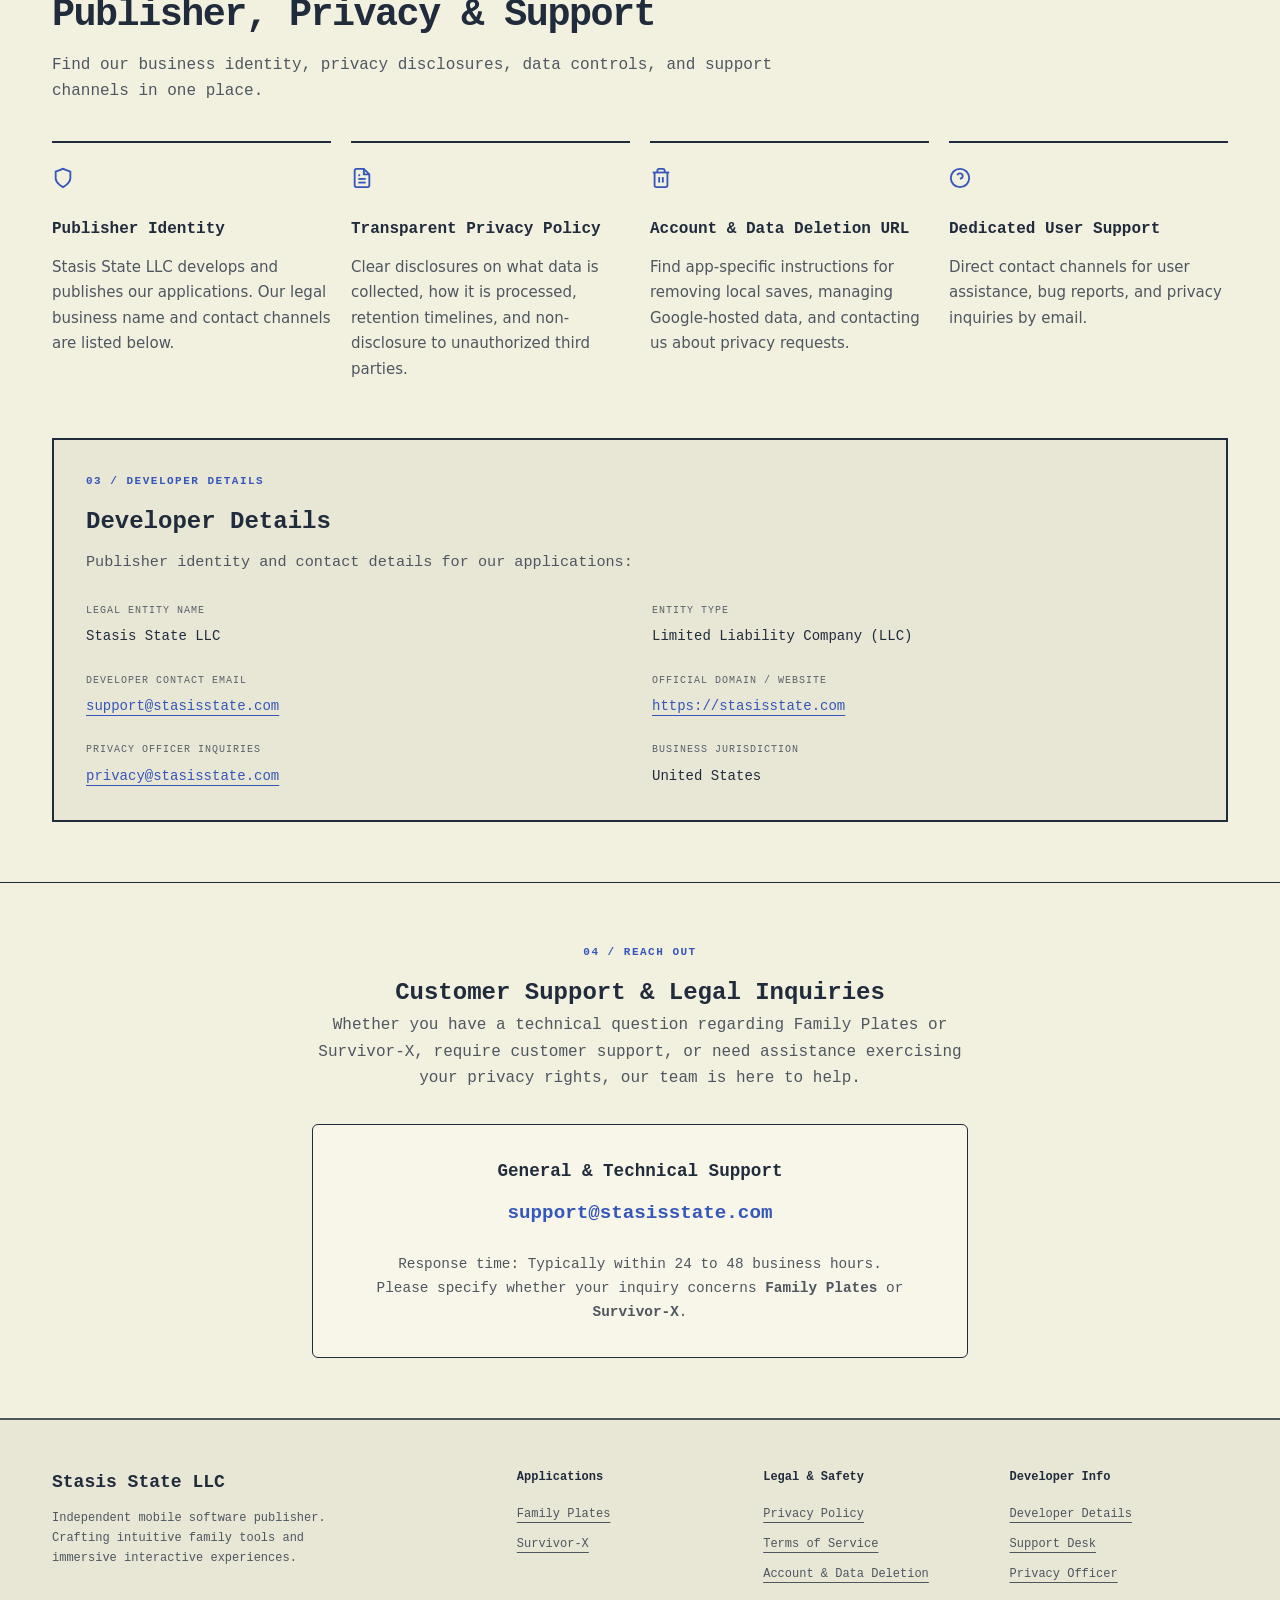
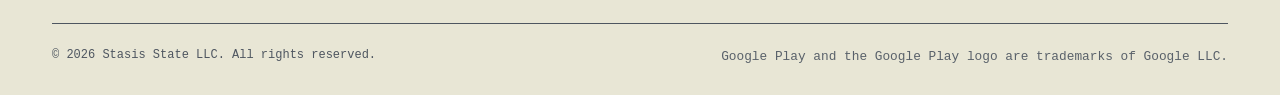
==== commit 4ab2a48e: "Redesign website with State Machine visual identity" ====
--- a/index.html
+++ b/index.html
@@ -14,10 +14,11 @@
   <meta property="og:url" content="https://stasisstate.com/" />
 
   <link rel="stylesheet" href="styles.css" />
-  <link rel="icon" href="data:image/svg+xml,<svg xmlns='http://www.w3.org/2000/svg' viewBox='0 0 100 100'><rect width='100' height='100' rx='20' fill='%234f46e5'/><path d='M30 35 L70 35 L50 65 Z' fill='%2306b6d4'/></svg>" />
+  <link rel="icon" href="assets/state-machine.svg" type="image/svg+xml" />
 </head>
 <body>
-  <div class="ambient-glow" aria-hidden="true"></div>
+  <a class="skip-link" href="#main-content">Skip to content</a>
+
 
   <!-- Site Header -->
   <header class="site-header">
@@ -46,23 +47,26 @@
     </div>
   </header>
 
-  <main>
+  <main id="main-content">
     <!-- Hero Section -->
     <section class="hero container" id="about">
-      <div class="pill-badge">
-        <span class="pill-dot"></span>
-        <span>Independent Software Studio</span>
-      </div>
-      <h1>Building Purposeful Mobile Experiences</h1>
-      <p class="hero-subtitle">
-        Stasis State LLC is an independent software development company dedicated to creating clean, reliable utilities and engaging interactive mobile apps for Android and cross-platform devices.
-      </p>
-      <div class="hero-actions">
-        <a href="#apps" class="btn btn-primary">
-          Explore Our Applications
-          <svg width="18" height="18" viewBox="0 0 24 24" fill="none" stroke="currentColor" stroke-width="2" stroke-linecap="round" stroke-linejoin="round"><line x1="5" y1="12" x2="19" y2="12"></line><polyline points="12 5 19 12 12 19"></polyline></svg>
-        </a>
-        <a href="privacy.html" class="btn btn-outline">Compliance & Policies</a>
+      <div class="hero-copy">
+        <div class="sub-title">Independent software. Deliberate by design.</div>
+        <h1>Ideas into apps.<br>One state at a time.</h1>
+        <p class="hero-subtitle">Useful tools for everyday life. Immersive worlds for everything after. We’re Stasis State LLC, an independent mobile software studio.</p>
+        <div class="hero-actions"><a href="#apps" class="btn btn-primary">Discover our applications ↗</a><a href="#developer-profile" class="hero-secondary">Meet the studio</a></div>
+      </div>
+      <div class="state-diagram" aria-hidden="true">
+        <svg viewBox="0 0 500 430" fill="none">
+          <path d="M120 120h260v180H120" stroke="currentColor" stroke-width="3"/>
+          <rect x="30" y="70" width="180" height="100" rx="8" fill="#f2f0df" stroke="currentColor" stroke-width="3"/>
+          <rect x="290" y="250" width="180" height="100" rx="8" fill="#3556ba" stroke="currentColor" stroke-width="3"/>
+          <text x="60" y="128" fill="currentColor" font-family="monospace" font-size="20">01 / IDEA</text>
+          <text x="315" y="308" fill="white" font-family="monospace" font-size="20">02 / APP</text>
+          <circle cx="380" cy="120" r="16" fill="#3556ba"/>
+          <circle cx="120" cy="300" r="16" fill="currentColor"/>
+        </svg>
+        <span>STASIS STATE / PURPOSE → POSSIBILITY</span>
       </div>
     </section>
 
@@ -70,7 +74,7 @@
     <section id="apps" class="section">
       <div class="container">
         <div class="section-header">
-          <div class="sub-title">Product Portfolio</div>
+          <div class="sub-title">01 / Product Portfolio</div>
           <h2>Our Applications</h2>
           <p>Designed with user safety, performance, and transparency at the core.</p>
         </div>
@@ -80,7 +84,7 @@
           <article class="app-card">
             <div class="app-card-header">
               <a href="https://familyplates.stasisstate.com" target="_blank" rel="noopener noreferrer" style="text-decoration: none; display: flex; align-items: center; gap: 1.25rem;">
-                <img src="assets/family-plates-icon.svg" alt="Family Plates Icon" style="width: 58px; height: 58px; border-radius: var(--radius-md); box-shadow: 0 4px 12px rgba(249, 115, 22, 0.35); flex-shrink: 0;" />
+                <img src="assets/family-plates-icon.svg" alt="Family Plates Icon" style="width: 58px; height: 58px; border-radius: var(--radius-md);  flex-shrink: 0;" />
                 <div class="app-meta">
                   <h3 style="color: var(--text-main);">Family Plates</h3>
                   <span class="app-category">Lifestyle & Family Utility</span>
@@ -118,7 +122,7 @@
           <article class="app-card">
             <div class="app-card-header">
               <a href="https://survivorx.stasisstate.com" target="_blank" rel="noopener noreferrer" style="text-decoration: none; display: flex; align-items: center; gap: 1.25rem;">
-                <img src="assets/survivor-x-icon.png" alt="Survivor-X Icon" style="width: 58px; height: 58px; border-radius: var(--radius-md); box-shadow: 0 4px 12px rgba(6, 182, 212, 0.35); flex-shrink: 0;" />
+                <img src="assets/survivor-x-icon.png" alt="Survivor-X Icon" style="width: 58px; height: 58px; border-radius: var(--radius-md);  flex-shrink: 0;" />
                 <div class="app-meta">
                   <h3 style="color: var(--text-main);">Survivor-X</h3>
                   <span class="app-category">Interactive Arena Survival Roguelite</span>
@@ -147,8 +151,8 @@
                 Visit survivorx.stasisstate.com
                 <svg width="14" height="14" viewBox="0 0 24 24" fill="none" stroke="currentColor" stroke-width="2"><path d="M18 13v6a2 2 0 0 1-2 2H5a2 2 0 0 1-2-2V8a2 2 0 0 1 2-2h6"></path><polyline points="15 3 21 3 21 9"></polyline><line x1="10" y1="14" x2="21" y2="3"></line></svg>
               </a>
-              <a href="privacy.html#survivor-x" class="btn btn-outline btn-sm">Privacy</a>
-              <a href="data-deletion.html#survivor-x" class="btn btn-outline btn-sm">Data Controls</a>
+              <a href="https://survivorx.stasisstate.com/privacy.html" class="btn btn-outline btn-sm">Privacy</a>
+              <a href="https://survivorx.stasisstate.com/data-deletion.html" class="btn btn-outline btn-sm">Data Controls</a>
             </div>
           </article>
         </div>
@@ -159,7 +163,7 @@
     <section class="section" id="compliance">
       <div class="container">
         <div class="section-header">
-          <div class="sub-title">Public Information</div>
+          <div class="sub-title">02 / Public Information</div>
           <h2>Publisher, Privacy &amp; Support</h2>
           <p>
             Find our business identity, privacy disclosures, data controls, and support channels in one place.
@@ -210,7 +214,7 @@
 
         <!-- Business Disclosures & Developer Profile Card -->
         <div class="business-info-card" id="developer-profile">
-          <div class="sub-title">Official Registry & Store Details</div>
+          <div class="sub-title">03 / Developer Details</div>
           <h2>Developer Details</h2>
           <p style="color: var(--text-muted); font-size: 0.95rem; margin-top: 0.5rem;">
             Publisher identity and contact details for our applications:
@@ -254,7 +258,7 @@
     <!-- Contact & Support Section -->
     <section class="section" id="contact">
       <div class="container" style="max-width: 720px; text-align: center;">
-        <div class="sub-title">Reach Out</div>
+        <div class="sub-title">04 / Reach Out</div>
         <h2>Customer Support & Legal Inquiries</h2>
         <p style="color: var(--text-muted); margin-bottom: 2rem;">
           Whether you have a technical question regarding Family Plates or Survivor-X, require customer support, or need assistance exercising your privacy rights, our team is here to help.
@@ -262,7 +266,7 @@
 
         <div style="background-color: var(--bg-card); border: 1px solid var(--border-color); border-radius: var(--radius-md); padding: 2rem;">
           <p style="font-size: 1.1rem; font-weight: 600; margin-bottom: 0.75rem;">General & Technical Support</p>
-          <p style="margin-bottom: 1.5rem;"><a href="mailto:support@stasisstate.com" style="color: #818cf8; font-size: 1.2rem; text-decoration: none; font-weight: 700;">support@stasisstate.com</a></p>
+          <p style="margin-bottom: 1.5rem;"><a href="mailto:support@stasisstate.com" style="color: var(--accent-primary); font-size: 1.2rem; text-decoration: none; font-weight: 700;">support@stasisstate.com</a></p>
           <p style="color: var(--text-muted); font-size: 0.9rem;">
             Response time: Typically within 24 to 48 business hours.<br />
             Please specify whether your inquiry concerns <strong>Family Plates</strong> or <strong>Survivor-X</strong>.
--- a/styles.css
+++ b/styles.css
@@ -1,618 +1,37 @@
-* {
-  margin: 0;
-  padding: 0;
-  box-sizing: border-box;
-}
-
-:root {
-  --bg-primary: #0a0d14;
-  --bg-secondary: #111726;
-  --bg-card: rgba(17, 24, 39, 0.75);
-  --bg-card-hover: rgba(30, 41, 59, 0.85);
-  --border-color: rgba(255, 255, 255, 0.08);
-  --border-focus: rgba(99, 102, 241, 0.5);
-
-  --text-main: #f3f4f6;
-  --text-muted: #9ca3af;
-  --text-dim: #6b7280;
-
-  --accent-primary: #6366f1;
-  --accent-secondary: #06b6d4;
-  --accent-glow: rgba(99, 102, 241, 0.25);
-  --accent-green: #10b981;
-
-  --radius-sm: 6px;
-  --radius-md: 12px;
-  --radius-lg: 20px;
-
-  --font-sans: -apple-system, BlinkMacSystemFont, "Segoe UI", Roboto, "Helvetica Neue", Arial, sans-serif;
-  --container-width: 1120px;
-}
-
-body {
-  font-family: var(--font-sans);
-  background-color: var(--bg-primary);
-  color: var(--text-main);
-  line-height: 1.6;
-  min-height: 100vh;
-  display: flex;
-  flex-direction: column;
-  -webkit-font-smoothing: antialiased;
-}
-
-/* Background Atmosphere */
-.ambient-glow {
-  position: fixed;
-  top: 0;
-  left: 50%;
-  transform: translateX(-50%);
-  width: 100vw;
-  max-width: 1200px;
-  height: 480px;
-  background: radial-gradient(circle at 50% 10%, rgba(99, 102, 241, 0.15) 0%, rgba(6, 182, 212, 0.05) 45%, transparent 70%);
-  pointer-events: none;
-  z-index: 0;
-}
-
-/* Layout */
-.container {
-  width: 100%;
-  max-width: var(--container-width);
-  margin: 0 auto;
-  padding: 0 1.5rem;
-  position: relative;
-  z-index: 1;
-}
-
-/* Header & Nav */
-header.site-header {
-  position: sticky;
-  top: 0;
-  backdrop-filter: blur(12px);
-  -webkit-backdrop-filter: blur(12px);
-  background-color: rgba(10, 13, 20, 0.8);
-  border-bottom: 1px solid var(--border-color);
-  z-index: 100;
-}
-
-.nav-wrapper {
-  display: flex;
-  align-items: center;
-  justify-content: space-between;
-  height: 4.5rem;
-}
-
-.brand-link {
-  display: flex;
-  align-items: center;
-  gap: 0.75rem;
-  text-decoration: none;
-  color: var(--text-main);
-  font-weight: 700;
-  font-size: 1.25rem;
-  letter-spacing: -0.02em;
-}
-
-.brand-logo-icon {
-  width: 34px;
-  height: 34px;
-  border-radius: var(--radius-sm);
-  background: linear-gradient(135deg, var(--accent-primary), var(--accent-secondary));
-  display: flex;
-  align-items: center;
-  justify-content: center;
-  color: #fff;
-  box-shadow: 0 4px 12px var(--accent-glow);
-}
-
-.nav-links {
-  display: flex;
-  align-items: center;
-  gap: 1.75rem;
-  list-style: none;
-}
-
-.nav-links a {
-  text-decoration: none;
-  color: var(--text-muted);
-  font-size: 0.9375rem;
-  font-weight: 500;
-  transition: color 0.2s ease;
-}
-
-.nav-links a:hover,
-.nav-links a.active {
-  color: var(--text-main);
-}
-
-.btn {
-  display: inline-flex;
-  align-items: center;
-  justify-content: center;
-  gap: 0.5rem;
-  padding: 0.625rem 1.25rem;
-  border-radius: var(--radius-md);
-  font-size: 0.9375rem;
-  font-weight: 600;
-  text-decoration: none;
-  cursor: pointer;
-  transition: all 0.2s ease;
-  border: 1px solid transparent;
-}
-
-.btn-primary {
-  background: linear-gradient(135deg, #4f46e5, #6366f1);
-  color: #ffffff;
-  box-shadow: 0 4px 14px var(--accent-glow);
-}
-
-.btn-primary:hover {
-  background: linear-gradient(135deg, #4338ca, #4f46e5);
-  box-shadow: 0 6px 20px var(--accent-glow);
-  transform: translateY(-1px);
-}
-
-.btn-outline {
-  background-color: rgba(255, 255, 255, 0.04);
-  color: var(--text-main);
-  border-color: var(--border-color);
-}
-
-.btn-outline:hover {
-  background-color: rgba(255, 255, 255, 0.08);
-  border-color: rgba(255, 255, 255, 0.2);
-}
-
-.btn-sm {
-  padding: 0.4rem 0.85rem;
-  font-size: 0.85rem;
-}
-
-/* Hero Section */
-.hero {
-  padding: 5rem 0 3.5rem;
-  text-align: center;
-}
-
-.pill-badge {
-  display: inline-flex;
-  align-items: center;
-  gap: 0.5rem;
-  padding: 0.35rem 0.9rem;
-  border-radius: 9999px;
-  background-color: rgba(99, 102, 241, 0.12);
-  border: 1px solid rgba(99, 102, 241, 0.28);
-  color: #a5b4fc;
-  font-size: 0.8125rem;
-  font-weight: 500;
-  margin-bottom: 1.5rem;
-}
-
-.pill-dot {
-  width: 7px;
-  height: 7px;
-  border-radius: 50%;
-  background-color: var(--accent-green);
-  box-shadow: 0 0 8px var(--accent-green);
-}
-
-.hero h1 {
-  font-size: clamp(2.25rem, 5vw, 3.75rem);
-  font-weight: 800;
-  line-height: 1.15;
-  letter-spacing: -0.03em;
-  margin-bottom: 1.25rem;
-  max-width: 860px;
-  margin-left: auto;
-  margin-right: auto;
-}
-
-.hero-subtitle {
-  font-size: 1.1875rem;
-  color: var(--text-muted);
-  max-width: 680px;
-  margin: 0 auto 2.25rem;
-  line-height: 1.6;
-}
-
-.hero-actions {
-  display: flex;
-  align-items: center;
-  justify-content: center;
-  gap: 1rem;
-  flex-wrap: wrap;
-}
-
-/* Section Common */
-.section {
-  padding: 4.5rem 0;
-  border-top: 1px solid var(--border-color);
-}
-
-.section-header {
-  text-align: center;
-  max-width: 680px;
-  margin: 0 auto 3rem;
-}
-
-.section-header .sub-title {
-  color: var(--accent-secondary);
-  font-size: 0.85rem;
-  font-weight: 700;
-  text-transform: uppercase;
-  letter-spacing: 0.08em;
-  margin-bottom: 0.5rem;
-}
-
-.section-header h2 {
-  font-size: clamp(1.75rem, 3.5vw, 2.5rem);
-  font-weight: 700;
-  letter-spacing: -0.02em;
-  margin-bottom: 0.75rem;
-}
-
-.section-header p {
-  color: var(--text-muted);
-  font-size: 1.05rem;
-}
-
-/* App Portfolio Grid */
-.apps-grid {
-  display: grid;
-  grid-template-columns: repeat(auto-fit, minmax(320px, 1fr));
-  gap: 2rem;
-}
-
-.app-card {
-  background: var(--bg-card);
-  border: 1px solid var(--border-color);
-  border-radius: var(--radius-lg);
-  padding: 2.25rem;
-  display: flex;
-  flex-direction: column;
-  transition: transform 0.25s ease, border-color 0.25s ease, box-shadow 0.25s ease;
-  position: relative;
-  overflow: hidden;
-}
-
-.app-card::before {
-  content: "";
-  position: absolute;
-  top: 0;
-  left: 0;
-  right: 0;
-  height: 3px;
-  background: linear-gradient(90deg, var(--accent-primary), var(--accent-secondary));
-  opacity: 0;
-  transition: opacity 0.25s ease;
-}
-
-.app-card:hover {
-  transform: translateY(-4px);
-  border-color: rgba(255, 255, 255, 0.18);
-  box-shadow: 0 16px 32px rgba(0, 0, 0, 0.35);
-}
-
-.app-card:hover::before {
-  opacity: 1;
-}
-
-.app-card-header {
-  display: flex;
-  align-items: center;
-  gap: 1.25rem;
-  margin-bottom: 1.25rem;
-}
-
-.app-icon {
-  width: 58px;
-  height: 58px;
-  border-radius: var(--radius-md);
-  display: flex;
-  align-items: center;
-  justify-content: center;
-  flex-shrink: 0;
-  font-size: 1.75rem;
-}
-
-.app-icon.family-plates {
-  background: linear-gradient(135deg, #f97316, #ef4444);
-  color: #fff;
-}
-
-.app-icon.survivor-x {
-  background: linear-gradient(135deg, #10b981, #06b6d4);
-  color: #fff;
-}
-
-.app-meta h3 {
-  font-size: 1.35rem;
-  font-weight: 700;
-  letter-spacing: -0.01em;
-}
-
-.app-category {
-  font-size: 0.8125rem;
-  color: var(--text-muted);
-}
-
-.app-description {
-  color: var(--text-muted);
-  font-size: 0.95rem;
-  line-height: 1.6;
-  margin-bottom: 1.5rem;
-  flex-grow: 1;
-}
-
-.app-highlights {
-  list-style: none;
-  margin-bottom: 1.75rem;
-}
-
-.app-highlights li {
-  font-size: 0.875rem;
-  color: #d1d5db;
-  display: flex;
-  align-items: center;
-  gap: 0.5rem;
-  margin-bottom: 0.5rem;
-}
-
-.app-highlights li svg {
-  color: var(--accent-secondary);
-  flex-shrink: 0;
-}
-
-.app-actions {
-  display: flex;
-  gap: 0.75rem;
-  flex-wrap: wrap;
-  align-items: center;
-}
-
-/* Standards / Verification Grid */
-.standards-grid {
-  display: grid;
-  grid-template-columns: repeat(auto-fit, minmax(240px, 1fr));
-  gap: 1.5rem;
-}
-
-.standard-item {
-  background-color: var(--bg-card);
-  border: 1px solid var(--border-color);
-  border-radius: var(--radius-md);
-  padding: 1.75rem;
-}
-
-.standard-icon-wrap {
-  width: 44px;
-  height: 44px;
-  border-radius: var(--radius-sm);
-  background-color: rgba(99, 102, 241, 0.12);
-  color: #818cf8;
-  display: flex;
-  align-items: center;
-  justify-content: center;
-  margin-bottom: 1.25rem;
-}
-
-.standard-item h3 {
-  font-size: 1.125rem;
-  margin-bottom: 0.5rem;
-}
-
-.standard-item p {
-  color: var(--text-muted);
-  font-size: 0.9rem;
-  line-height: 1.55;
-}
-
-/* Legal Entity / Business Information Card */
-.business-info-card {
-  background: linear-gradient(180deg, rgba(17, 24, 39, 0.9), rgba(15, 23, 42, 0.8));
-  border: 1px solid rgba(255, 255, 255, 0.12);
-  border-radius: var(--radius-lg);
-  padding: 2.5rem;
-  margin-top: 2rem;
-}
-
-.business-grid {
-  display: grid;
-  grid-template-columns: repeat(auto-fit, minmax(220px, 1fr));
-  gap: 1.5rem;
-  margin-top: 1.75rem;
-}
-
-.business-field {
-  display: flex;
-  flex-direction: column;
-}
-
-.business-label {
-  font-size: 0.75rem;
-  text-transform: uppercase;
-  letter-spacing: 0.05em;
-  color: var(--text-dim);
-  margin-bottom: 0.35rem;
-  font-weight: 600;
-}
-
-.business-value {
-  font-size: 0.975rem;
-  color: var(--text-main);
-  font-weight: 500;
-  word-break: break-word;
-}
-
-.business-value a {
-  color: #818cf8;
-  text-decoration: none;
-}
-
-.business-value a:hover {
-  text-decoration: underline;
-}
-
-/* Policy Documents Page Specifics */
-.policy-container {
-  padding: 3.5rem 0 5rem;
-  max-width: 820px;
-  margin: 0 auto;
-}
-
-.policy-header {
-  margin-bottom: 2.5rem;
-  border-bottom: 1px solid var(--border-color);
-  padding-bottom: 1.5rem;
-}
-
-.policy-header h1 {
-  font-size: 2.25rem;
-  font-weight: 800;
-  margin-bottom: 0.5rem;
-}
-
-.policy-meta {
-  color: var(--text-muted);
-  font-size: 0.9rem;
-}
-
-.policy-body h2 {
-  font-size: 1.4rem;
-  font-weight: 700;
-  margin: 2rem 0 0.85rem;
-  color: #ffffff;
-}
-
-.policy-body h3 {
-  font-size: 1.15rem;
-  font-weight: 600;
-  margin: 1.5rem 0 0.65rem;
-  color: #e5e7eb;
-}
-
-.policy-body p {
-  color: #d1d5db;
-  font-size: 0.98rem;
-  line-height: 1.7;
-  margin-bottom: 1.25rem;
-}
-
-.policy-body ul, .policy-body ol {
-  margin-bottom: 1.5rem;
-  padding-left: 1.5rem;
-  color: #d1d5db;
-}
-
-.policy-body li {
-  margin-bottom: 0.5rem;
-  line-height: 1.6;
-}
-
-.alert-box {
-  background-color: rgba(99, 102, 241, 0.08);
-  border-left: 4px solid var(--accent-primary);
-  padding: 1.25rem;
-  border-radius: 0 var(--radius-sm) var(--radius-sm) 0;
-  margin: 1.75rem 0;
-}
-
-.alert-box p {
-  margin-bottom: 0;
-}
-
-/* Footer */
-footer.site-footer {
-  margin-top: auto;
-  background-color: #080a10;
-  border-top: 1px solid var(--border-color);
-  padding: 3.5rem 0 2rem;
-  color: var(--text-muted);
-  font-size: 0.875rem;
-}
-
-.footer-top {
-  display: grid;
-  grid-template-columns: 2fr 1fr 1fr 1fr;
-  gap: 2.5rem;
-  margin-bottom: 3rem;
-}
-
-.footer-brand h4 {
-  color: var(--text-main);
-  font-size: 1.15rem;
-  margin-bottom: 0.75rem;
-}
-
-.footer-brand p {
-  font-size: 0.9rem;
-  line-height: 1.6;
-  max-width: 320px;
-}
-
-.footer-col h5 {
-  color: var(--text-main);
-  font-size: 0.9rem;
-  font-weight: 600;
-  text-transform: uppercase;
-  letter-spacing: 0.05em;
-  margin-bottom: 1.2rem;
-}
-
-.footer-links {
-  list-style: none;
-  display: flex;
-  flex-direction: column;
-  gap: 0.75rem;
-}
-
-.footer-links a {
-  color: var(--text-muted);
-  text-decoration: none;
-  transition: color 0.2s ease;
-}
-
-.footer-links a:hover {
-  color: var(--text-main);
-}
-
-.footer-bottom {
-  display: flex;
-  align-items: center;
-  justify-content: space-between;
-  border-top: 1px solid var(--border-color);
-  padding-top: 2rem;
-  flex-wrap: wrap;
-  gap: 1rem;
-}
-
-/* Responsive */
-@media (max-width: 860px) {
-  .footer-top {
-    grid-template-columns: 1fr 1fr;
-  }
-}
-
-@media (max-width: 640px) {
-  .nav-links {
-    display: none;
-  }
-  .footer-top {
-    grid-template-columns: 1fr;
-  }
-  .footer-bottom {
-    flex-direction: column;
-    text-align: center;
-  }
-  .hero {
-    padding: 3.5rem 0 2.5rem;
-  }
-}
-
-/* Keep support and privacy navigation reachable on small screens. */
-a:focus-visible { outline: 2px solid var(--accent-cyan); outline-offset: 4px; }
-.policy-body a { color: #a5b4fc; overflow-wrap: anywhere; }
-@media (max-width: 1100px) {
-  .nav-wrapper { height: auto; min-height: 4.75rem; flex-wrap: wrap; gap: 1rem; padding-top: 1rem; padding-bottom: 1rem; }
-  .nav-links { display: flex; flex-wrap: wrap; gap: 1rem; }
-}
+*{margin:0;padding:0;box-sizing:border-box}
+:root{--bg-primary:#f2f0df;--bg-secondary:#e8e6d5;--bg-card:#f8f6e9;--text-main:#202b3c;--text-muted:#4e5660;--text-dim:#59616a;--accent-primary:#3556ba;--accent-secondary:#3556ba;--border-color:#202b3c;--radius-sm:3px;--radius-md:6px;--radius-lg:6px;--font-sans:"Courier New",Courier,monospace;--container-width:1240px}
+html{scroll-padding-top:24px}
+body{font-family:var(--font-sans);background:var(--bg-primary);color:var(--text-main);line-height:1.65;min-height:100vh;display:flex;flex-direction:column}
+a{color:var(--accent-primary);text-underline-offset:5px;overflow-wrap:anywhere}
+a:hover{text-decoration-thickness:2px}
+a:focus-visible{outline:3px solid var(--accent-primary);outline-offset:5px}
+.skip-link{position:absolute;left:20px;top:-100px;background:var(--text-main);color:white;padding:12px;z-index:200}.skip-link:focus{top:12px}
+.container{width:100%;max-width:var(--container-width);margin:auto;padding:0 32px}
+.site-header{background:var(--bg-primary)}
+.nav-wrapper{display:flex;align-items:center;justify-content:space-between;gap:24px;min-height:100px;border-bottom:1px solid var(--border-color);flex-wrap:wrap;padding-top:22px;padding-bottom:22px}
+.brand-link{display:flex;align-items:center;gap:12px;text-decoration:none;color:var(--text-main);font-size:18px;font-weight:700;letter-spacing:-.5px}
+.brand-logo-icon{width:36px;height:36px;background:url('assets/state-machine.svg') center/contain no-repeat;flex-shrink:0}.brand-logo-icon svg{display:none}
+.nav-links{display:flex;align-items:center;flex-wrap:wrap;gap:20px;list-style:none}.nav-links a{color:var(--text-main);font-size:12px;text-decoration:none}.nav-links a:hover,.nav-links a.active{text-decoration:underline;text-decoration-color:var(--accent-primary)}
+.btn{display:inline-flex;align-items:center;justify-content:center;gap:8px;padding:13px 20px;border:2px solid var(--text-main);border-radius:3px;font:700 13px/1.5 var(--font-sans);text-decoration:none;max-width:100%;overflow-wrap:anywhere}
+.btn svg{flex-shrink:0}.btn-primary{background:var(--accent-primary);color:white;box-shadow:4px 4px 0 var(--text-main)}.btn-primary:hover{background:#294593}.btn-outline{background:transparent;color:var(--text-main)}.btn-outline:hover{background:var(--bg-secondary)}.btn-sm{font-size:12px;padding:8px 12px}
+.hero{display:grid;grid-template-columns:1.15fr 1fr;align-items:center;gap:32px;padding-top:80px;padding-bottom:85px;min-height:620px}
+.hero h1{font-size:clamp(38px,4.7vw,66px);line-height:1.08;letter-spacing:-.055em;margin:25px 0}
+.hero-subtitle{font-size:16px;color:var(--text-muted);max-width:540px;margin-bottom:28px}
+.hero-actions{display:flex;flex-wrap:wrap;align-items:center;gap:24px}.hero-secondary{font-size:12px}
+.state-diagram svg{display:block;width:100%;height:auto}.state-diagram span{display:block;text-align:center;font-size:10px;letter-spacing:1px}
+.sub-title{color:var(--accent-primary);font-size:11px;font-weight:700;text-transform:uppercase;letter-spacing:1.5px;margin-bottom:12px}
+.section{padding:60px 0;border-top:1px solid var(--border-color)}
+.section-header{margin:0 0 36px;max-width:760px;text-align:left}.section-header h1,.section-header h2{font-size:clamp(28px,3vw,40px);line-height:1.2;letter-spacing:-1.5px;margin-bottom:14px}.section-header p{color:var(--text-muted)}
+.apps-grid{display:grid;grid-template-columns:repeat(2,minmax(0,1fr));gap:28px}
+.app-card{background:var(--bg-card);border:2px solid var(--border-color);border-radius:4px;padding:30px;box-shadow:6px 6px 0 var(--text-main);display:flex;flex-direction:column;min-width:0}
+.app-card-header{display:flex;align-items:center;gap:18px;margin-bottom:22px}.app-card-header>a{min-width:0}.app-meta{min-width:0}.app-meta h3{font-size:23px;letter-spacing:-1px;line-height:1.3}.app-category{font-size:11px;color:var(--text-muted)}
+.app-description{font:16px/1.7 system-ui,sans-serif;color:var(--text-muted);margin-bottom:24px;flex-grow:1}
+.app-highlights{list-style:none;margin-bottom:28px}.app-highlights li{display:flex;align-items:flex-start;gap:10px;font-size:12px;margin-bottom:12px}.app-highlights svg{flex-shrink:0;color:var(--accent-primary);margin-top:2px}
+.app-actions{display:flex;gap:12px;flex-wrap:wrap;align-items:center}
+.standards-grid{display:grid;grid-template-columns:repeat(4,minmax(0,1fr));gap:20px}.standard-item{border-top:2px solid;padding:24px 0}.standard-icon-wrap{color:var(--accent-primary);margin-bottom:18px}.standard-item h3{font-size:16px;margin-bottom:12px}.standard-item p{font:15px/1.7 system-ui,sans-serif;color:var(--text-muted)}
+.business-info-card{border:2px solid;padding:32px;margin-top:32px;background:var(--bg-secondary)}.business-grid{display:grid;grid-template-columns:repeat(2,minmax(0,1fr));gap:24px;margin-top:28px}.business-field{display:flex;flex-direction:column;min-width:0}.business-label{font-size:10px;letter-spacing:1px;text-transform:uppercase;color:var(--text-dim);margin-bottom:6px}.business-value{font-size:14px;overflow-wrap:anywhere}
+.policy-container{max-width:820px;margin:auto;padding:60px 0 80px}.policy-header{border-bottom:2px solid;padding-bottom:24px;margin-bottom:32px}.policy-header h1{font-size:clamp(30px,5vw,44px);line-height:1.15;letter-spacing:-1px;margin-bottom:16px}.policy-meta{font-size:12px;color:var(--text-muted)}.policy-body{font:17px/1.8 system-ui,sans-serif}.policy-body h2,.policy-body h3{font-family:var(--font-sans);line-height:1.4;color:var(--text-main);margin:32px 0 16px}.policy-body h2{font-size:23px}.policy-body h3{font-size:19px}.policy-body p{margin-bottom:20px}.policy-body ul,.policy-body ol{padding-left:26px;margin-bottom:24px}.policy-body li{margin-bottom:8px}.alert-box{background:var(--bg-secondary);border-left:4px solid var(--accent-primary);padding:24px;margin:28px 0}.alert-box p{margin-bottom:0}
+.site-footer{margin-top:auto;border-top:2px solid;padding:48px 0 28px;background:var(--bg-secondary);font-size:12px;color:var(--text-muted)}.footer-top{display:grid;grid-template-columns:2fr 1fr 1fr 1fr;gap:28px;margin-bottom:38px}.footer-brand h4{font-size:18px;color:var(--text-main);margin-bottom:12px}.footer-brand p{max-width:320px}.footer-col h5{font-size:12px;color:var(--text-main);margin-bottom:18px}.footer-links{list-style:none;display:flex;flex-direction:column;gap:10px}.footer-links a{color:var(--text-muted)}.footer-bottom{display:flex;justify-content:space-between;flex-wrap:wrap;gap:16px;border-top:1px solid;padding-top:22px}
+@media(max-width:1000px){.nav-wrapper{justify-content:flex-start}.standards-grid{grid-template-columns:repeat(2,minmax(0,1fr))}.footer-top{grid-template-columns:repeat(2,minmax(0,1fr))}.hero{gap:12px}.app-card{padding:24px}}
+@media(max-width:700px){.container{padding-left:22px;padding-right:22px}.hero{grid-template-columns:1fr;padding-top:45px;padding-bottom:40px;min-height:0}.hero h1{font-size:clamp(34px,8vw,52px)}.state-diagram{max-width:430px;width:100%;margin:auto}.nav-links{gap:14px}.apps-grid,.business-grid{grid-template-columns:1fr}.app-card{padding:22px}.app-meta h3{font-size:20px}.section{padding:40px 0}.business-info-card{padding:22px}.policy-container{padding:40px 0}.footer-top{grid-template-columns:1fr}.standards-grid{gap:20px}.hero-actions{gap:20px}}
+@media(prefers-reduced-motion:reduce){*{scroll-behavior:auto}}
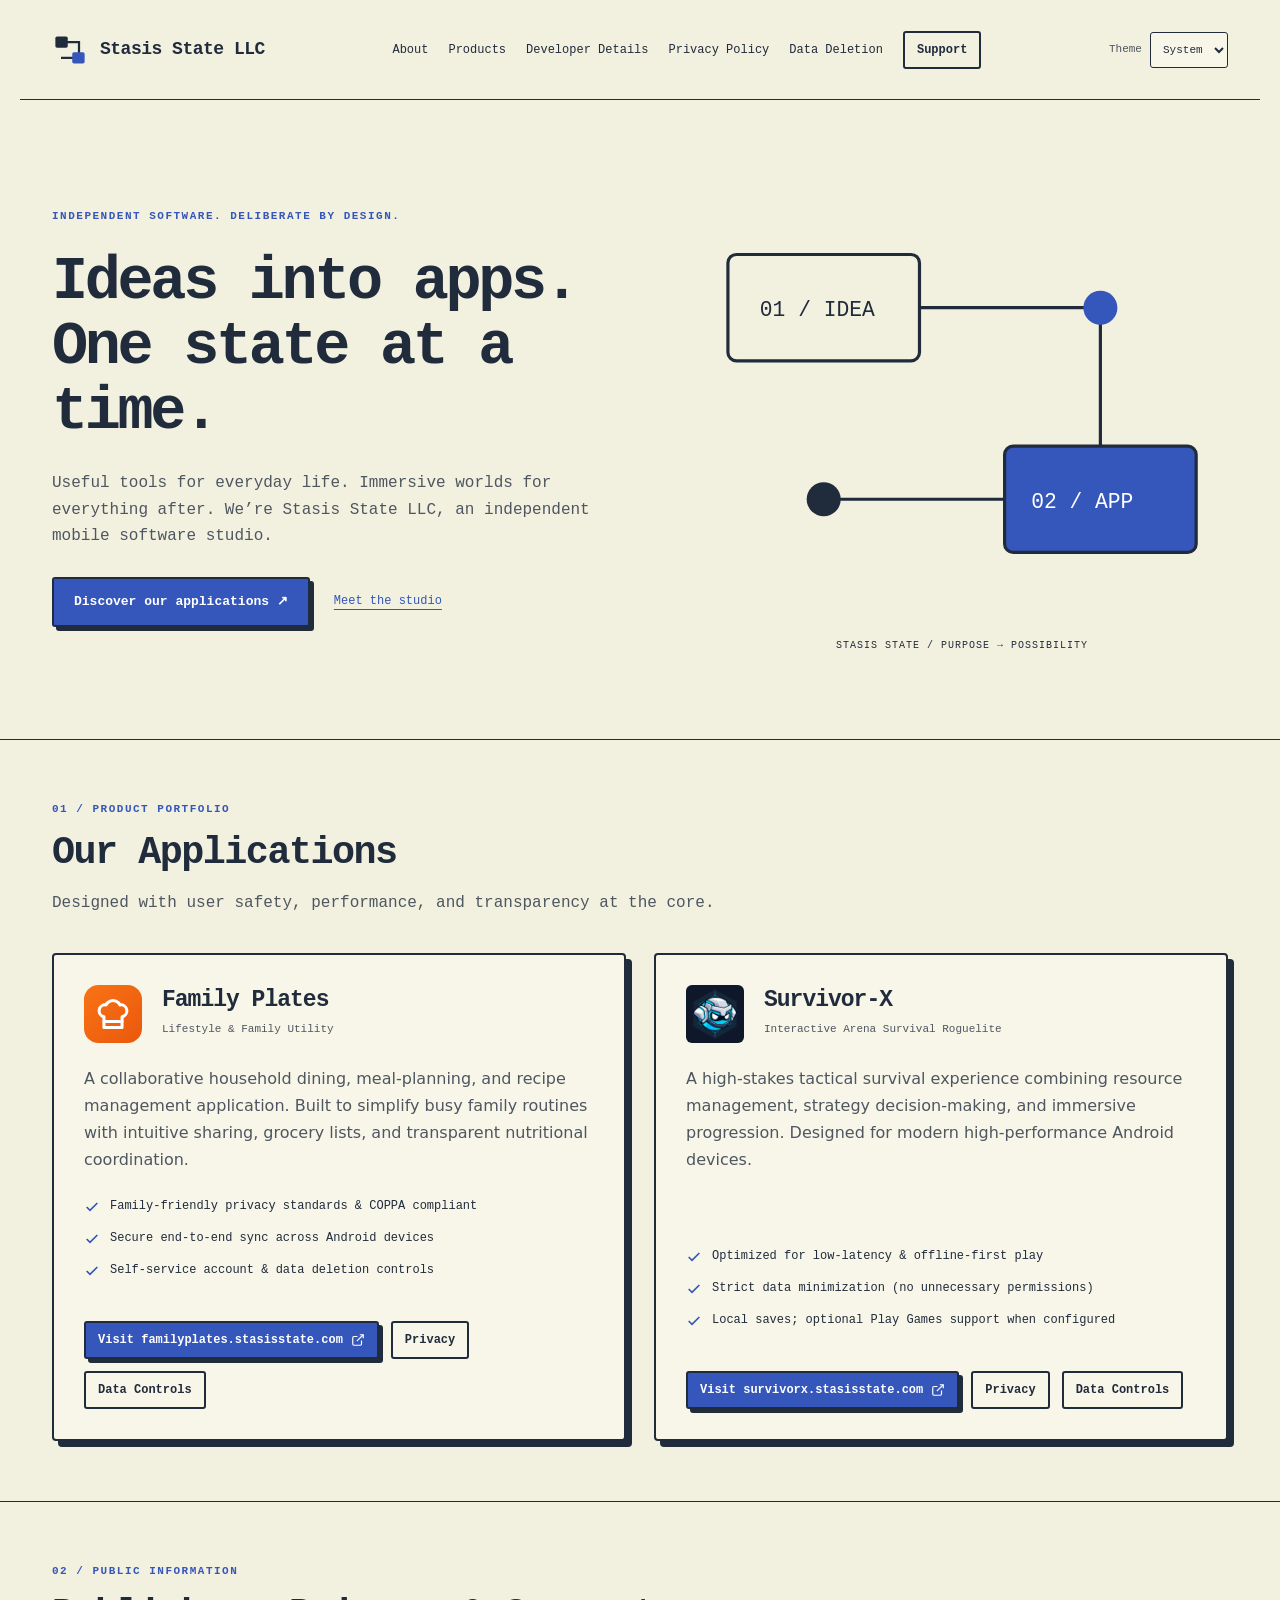
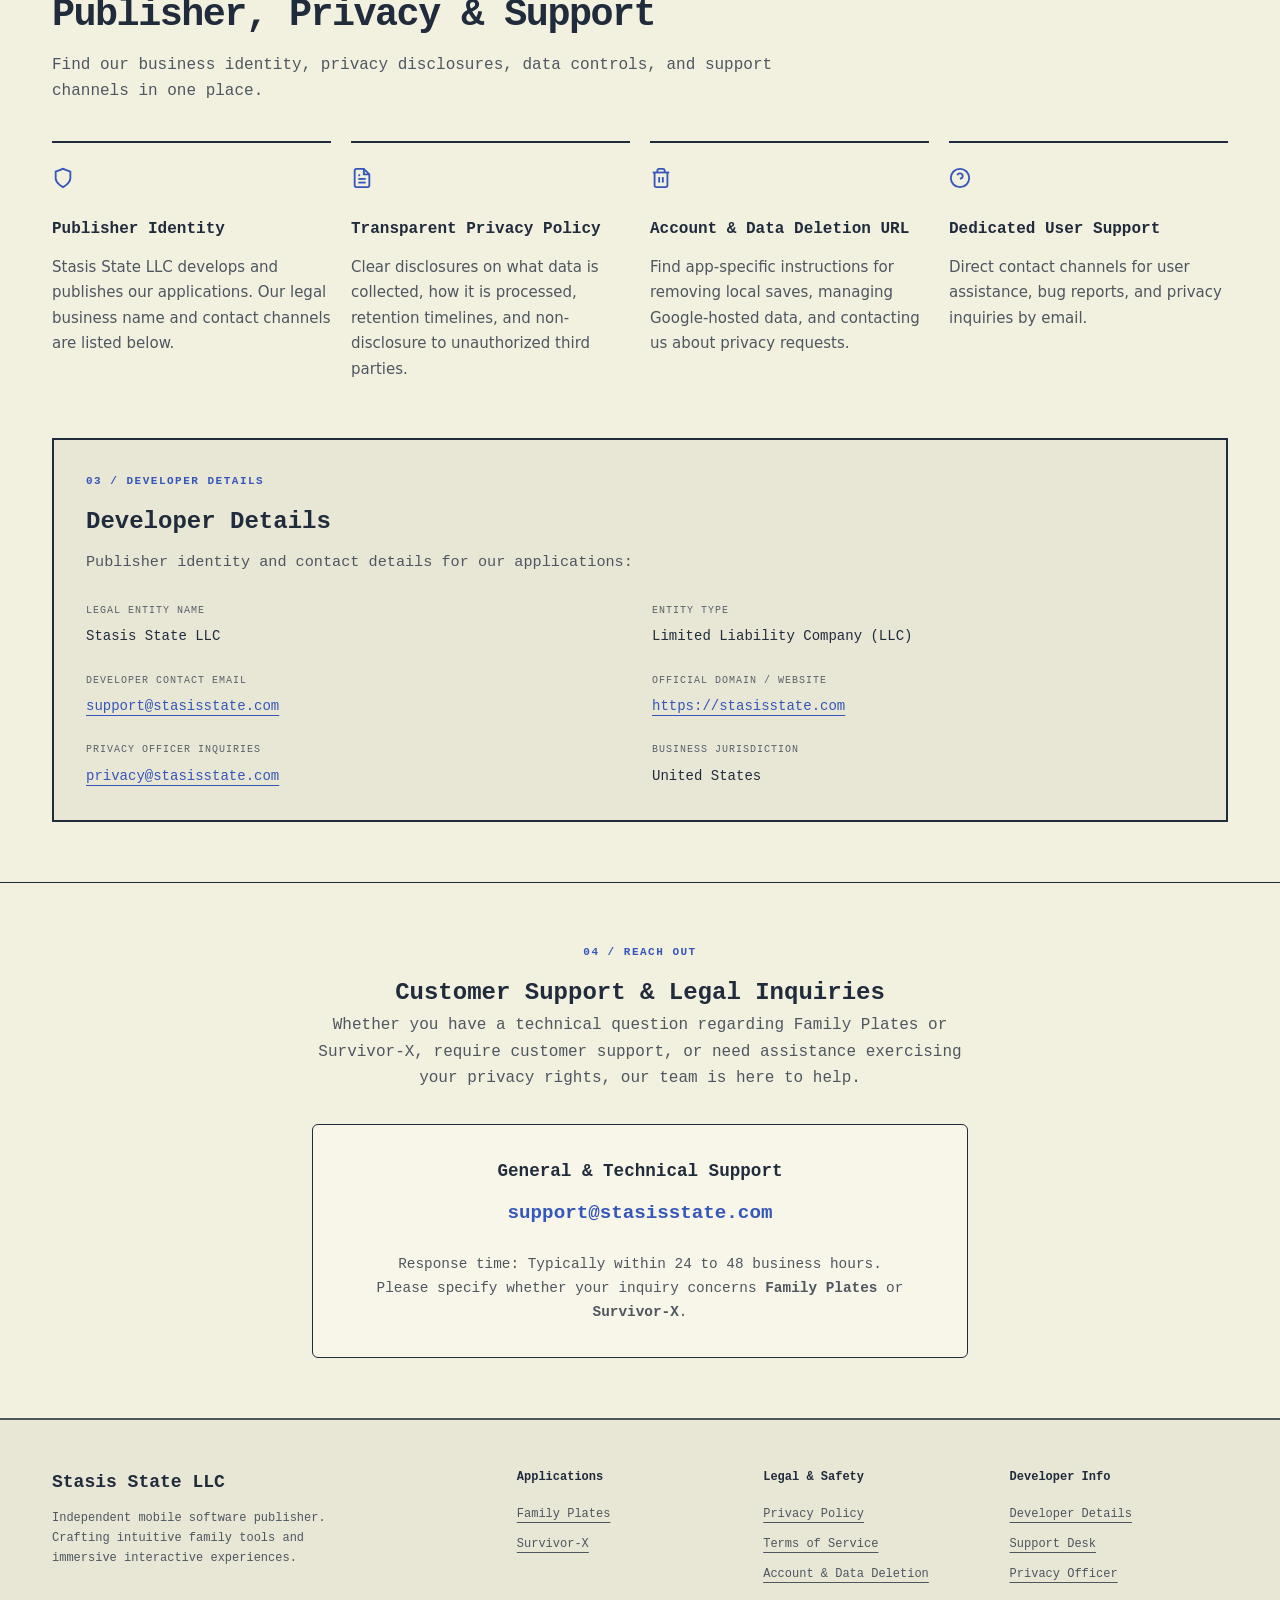
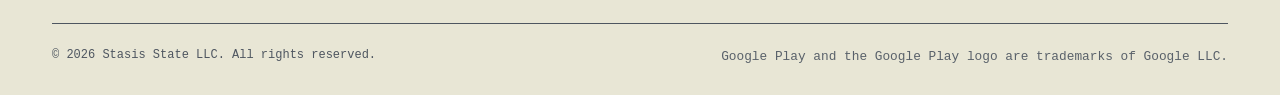
==== commit bfe625fa: "feat: add persistent light and dark theme controls" ====
--- a/index.html
+++ b/index.html
@@ -13,6 +13,8 @@
   <meta property="og:description" content="Official home of Stasis State LLC, publisher of Family Plates and Survivor-X." />
   <meta property="og:url" content="https://stasisstate.com/" />
 
+  <meta name="color-scheme" content="light dark" />
+  <script src="theme.js"></script>
   <link rel="stylesheet" href="styles.css" />
   <link rel="icon" href="assets/state-machine.svg" type="image/svg+xml" />
 </head>
@@ -44,6 +46,14 @@
           <li><a href="#contact" class="btn btn-outline btn-sm">Support</a></li>
         </ul>
       </nav>
+      <label class="theme-control" hidden>
+        Theme
+        <select id="theme-select" aria-label="Color theme">
+          <option value="system">System</option>
+          <option value="light">Light</option>
+          <option value="dark">Dark</option>
+        </select>
+      </label>
     </div>
   </header>
 
@@ -59,11 +69,11 @@
       <div class="state-diagram" aria-hidden="true">
         <svg viewBox="0 0 500 430" fill="none">
           <path d="M120 120h260v180H120" stroke="currentColor" stroke-width="3"/>
-          <rect x="30" y="70" width="180" height="100" rx="8" fill="#f2f0df" stroke="currentColor" stroke-width="3"/>
-          <rect x="290" y="250" width="180" height="100" rx="8" fill="#3556ba" stroke="currentColor" stroke-width="3"/>
+          <rect x="30" y="70" width="180" height="100" rx="8" fill="var(--bg-primary)" stroke="currentColor" stroke-width="3"/>
+          <rect x="290" y="250" width="180" height="100" rx="8" fill="var(--button-bg)" stroke="currentColor" stroke-width="3"/>
           <text x="60" y="128" fill="currentColor" font-family="monospace" font-size="20">01 / IDEA</text>
-          <text x="315" y="308" fill="white" font-family="monospace" font-size="20">02 / APP</text>
-          <circle cx="380" cy="120" r="16" fill="#3556ba"/>
+          <text x="315" y="308" fill="var(--button-text)" font-family="monospace" font-size="20">02 / APP</text>
+          <circle cx="380" cy="120" r="16" fill="var(--button-bg)"/>
           <circle cx="120" cy="300" r="16" fill="currentColor"/>
         </svg>
         <span>STASIS STATE / PURPOSE → POSSIBILITY</span>
--- a/styles.css
+++ b/styles.css
@@ -1,11 +1,13 @@
 *{margin:0;padding:0;box-sizing:border-box}
-:root{--bg-primary:#f2f0df;--bg-secondary:#e8e6d5;--bg-card:#f8f6e9;--text-main:#202b3c;--text-muted:#4e5660;--text-dim:#59616a;--accent-primary:#3556ba;--accent-secondary:#3556ba;--border-color:#202b3c;--radius-sm:3px;--radius-md:6px;--radius-lg:6px;--font-sans:"Courier New",Courier,monospace;--container-width:1240px}
+:root{color-scheme:light;--button-bg:#3556ba;--button-hover:#294593;--button-text:#fff;--bg-primary:#f2f0df;--bg-secondary:#e8e6d5;--bg-card:#f8f6e9;--text-main:#202b3c;--text-muted:#4e5660;--text-dim:#59616a;--accent-primary:#3556ba;--accent-secondary:#3556ba;--border-color:#202b3c;--radius-sm:3px;--radius-md:6px;--radius-lg:6px;--font-sans:"Courier New",Courier,monospace;--container-width:1240px}
+:root[data-theme="dark"]{color-scheme:dark;--bg-primary:#171e2a;--bg-secondary:#202a39;--bg-card:#1c2533;--text-main:#f2f0df;--text-muted:#c4cad3;--text-dim:#adb8c8;--accent-primary:#a1b7ff;--accent-secondary:#a1b7ff;--border-color:#a2afc2;--button-bg:#3556ba;--button-hover:#294593;--button-text:#fff;}
+@media(prefers-color-scheme:dark){:root:not([data-theme="light"]){color-scheme:dark;--bg-primary:#171e2a;--bg-secondary:#202a39;--bg-card:#1c2533;--text-main:#f2f0df;--text-muted:#c4cad3;--text-dim:#adb8c8;--accent-primary:#a1b7ff;--accent-secondary:#a1b7ff;--border-color:#a2afc2;--button-bg:#3556ba;--button-hover:#294593;--button-text:#fff;}}
 html{scroll-padding-top:24px}
 body{font-family:var(--font-sans);background:var(--bg-primary);color:var(--text-main);line-height:1.65;min-height:100vh;display:flex;flex-direction:column}
 a{color:var(--accent-primary);text-underline-offset:5px;overflow-wrap:anywhere}
 a:hover{text-decoration-thickness:2px}
-a:focus-visible{outline:3px solid var(--accent-primary);outline-offset:5px}
-.skip-link{position:absolute;left:20px;top:-100px;background:var(--text-main);color:white;padding:12px;z-index:200}.skip-link:focus{top:12px}
+a:focus-visible,select:focus-visible{outline:3px solid var(--accent-primary);outline-offset:5px}
+.skip-link{position:absolute;left:20px;top:-100px;background:var(--text-main);color:var(--bg-primary);padding:12px;z-index:200}.skip-link:focus{top:12px}
 .container{width:100%;max-width:var(--container-width);margin:auto;padding:0 32px}
 .site-header{background:var(--bg-primary)}
 .nav-wrapper{display:flex;align-items:center;justify-content:space-between;gap:24px;min-height:100px;border-bottom:1px solid var(--border-color);flex-wrap:wrap;padding-top:22px;padding-bottom:22px}
@@ -13,7 +15,7 @@
 .brand-logo-icon{width:36px;height:36px;background:url('assets/state-machine.svg') center/contain no-repeat;flex-shrink:0}.brand-logo-icon svg{display:none}
 .nav-links{display:flex;align-items:center;flex-wrap:wrap;gap:20px;list-style:none}.nav-links a{color:var(--text-main);font-size:12px;text-decoration:none}.nav-links a:hover,.nav-links a.active{text-decoration:underline;text-decoration-color:var(--accent-primary)}
 .btn{display:inline-flex;align-items:center;justify-content:center;gap:8px;padding:13px 20px;border:2px solid var(--text-main);border-radius:3px;font:700 13px/1.5 var(--font-sans);text-decoration:none;max-width:100%;overflow-wrap:anywhere}
-.btn svg{flex-shrink:0}.btn-primary{background:var(--accent-primary);color:white;box-shadow:4px 4px 0 var(--text-main)}.btn-primary:hover{background:#294593}.btn-outline{background:transparent;color:var(--text-main)}.btn-outline:hover{background:var(--bg-secondary)}.btn-sm{font-size:12px;padding:8px 12px}
+.btn svg{flex-shrink:0}.btn-primary{background:var(--button-bg);color:var(--button-text);box-shadow:4px 4px 0 var(--text-main)}.btn-primary:hover{background:var(--button-hover)}.btn-outline{background:transparent;color:var(--text-main)}.btn-outline:hover{background:var(--bg-secondary)}.btn-sm{font-size:12px;padding:8px 12px}
 .hero{display:grid;grid-template-columns:1.15fr 1fr;align-items:center;gap:32px;padding-top:80px;padding-bottom:85px;min-height:620px}
 .hero h1{font-size:clamp(38px,4.7vw,66px);line-height:1.08;letter-spacing:-.055em;margin:25px 0}
 .hero-subtitle{font-size:16px;color:var(--text-muted);max-width:540px;margin-bottom:28px}
@@ -35,3 +37,7 @@
 @media(max-width:1000px){.nav-wrapper{justify-content:flex-start}.standards-grid{grid-template-columns:repeat(2,minmax(0,1fr))}.footer-top{grid-template-columns:repeat(2,minmax(0,1fr))}.hero{gap:12px}.app-card{padding:24px}}
 @media(max-width:700px){.container{padding-left:22px;padding-right:22px}.hero{grid-template-columns:1fr;padding-top:45px;padding-bottom:40px;min-height:0}.hero h1{font-size:clamp(34px,8vw,52px)}.state-diagram{max-width:430px;width:100%;margin:auto}.nav-links{gap:14px}.apps-grid,.business-grid{grid-template-columns:1fr}.app-card{padding:22px}.app-meta h3{font-size:20px}.section{padding:40px 0}.business-info-card{padding:22px}.policy-container{padding:40px 0}.footer-top{grid-template-columns:1fr}.standards-grid{gap:20px}.hero-actions{gap:20px}}
 @media(prefers-reduced-motion:reduce){*{scroll-behavior:auto}}
+
+.theme-control{display:flex;align-items:center;gap:8px;font-size:11px;color:var(--text-muted)}
+.theme-control[hidden]{display:none}
+.theme-control select{font:inherit;color:var(--text-main);background:var(--bg-card);border:1px solid var(--border-color);border-radius:var(--radius-sm);padding:8px;min-height:36px;cursor:pointer}
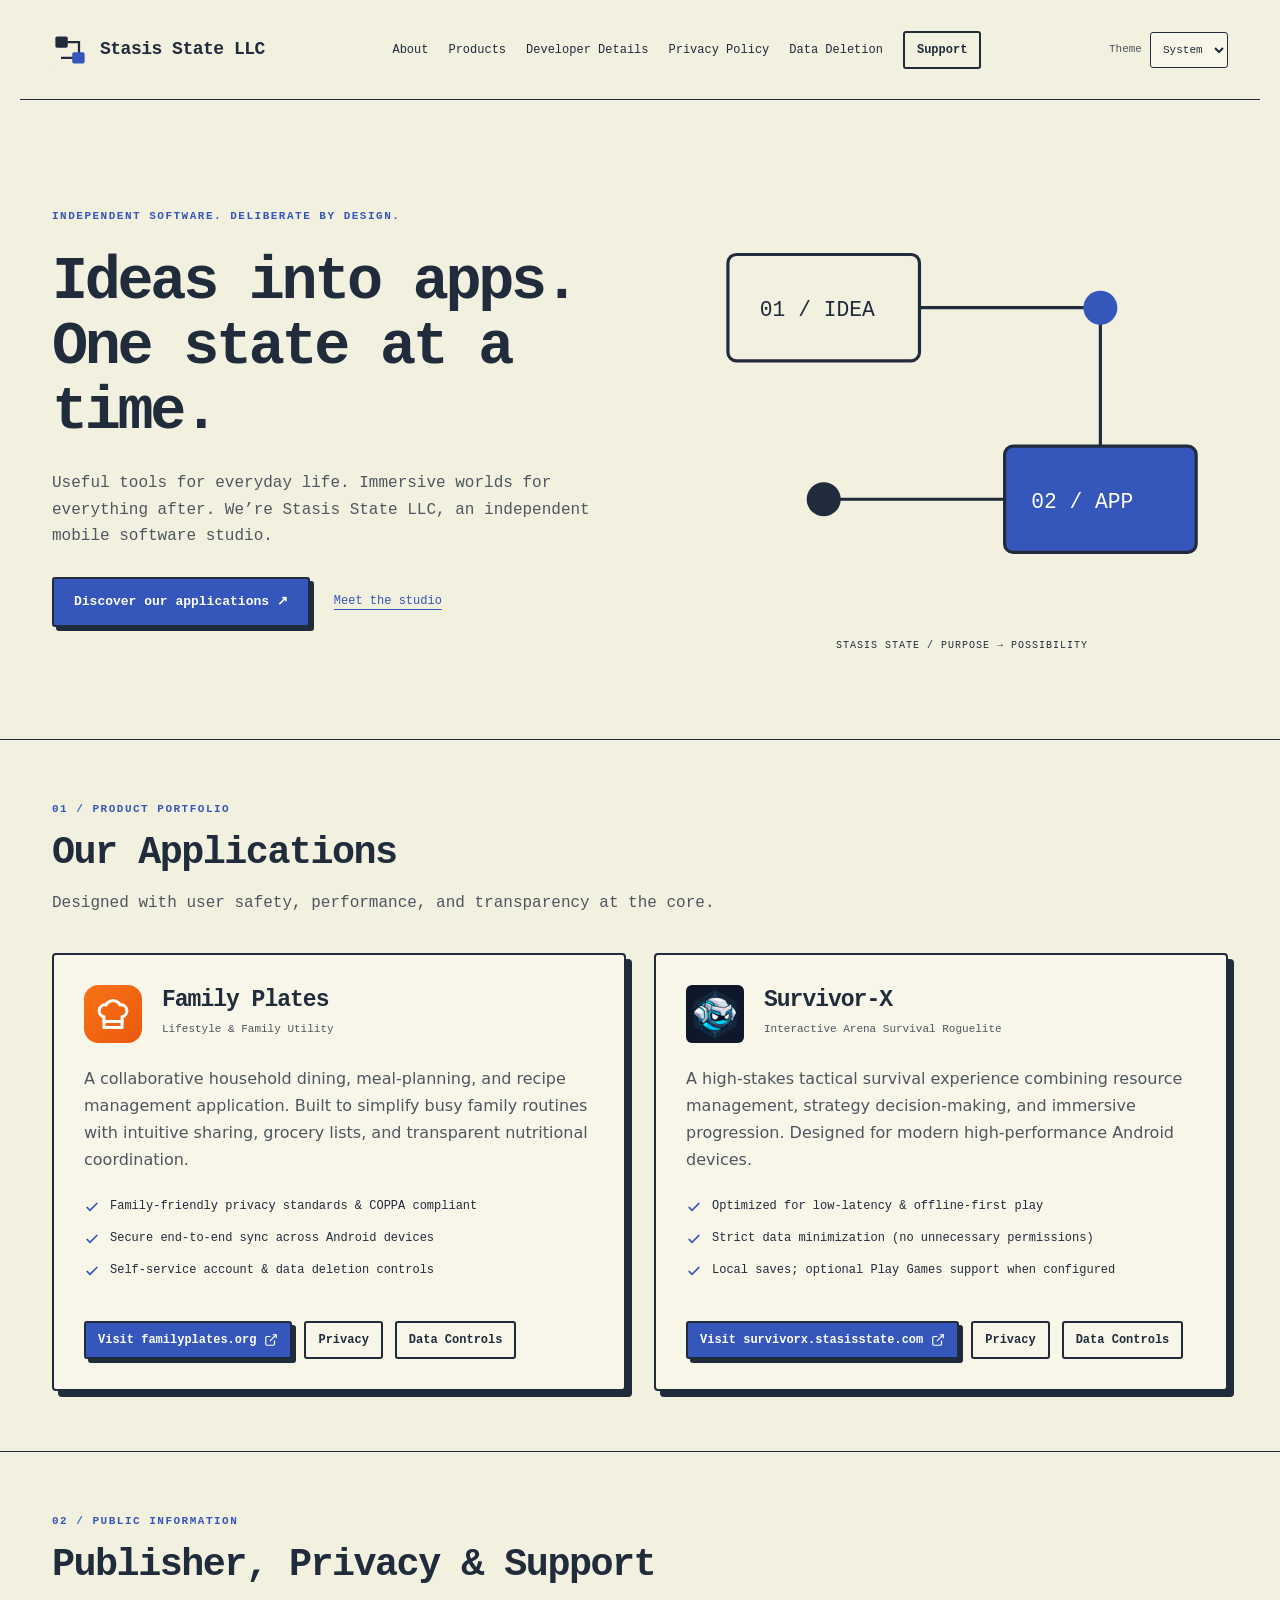
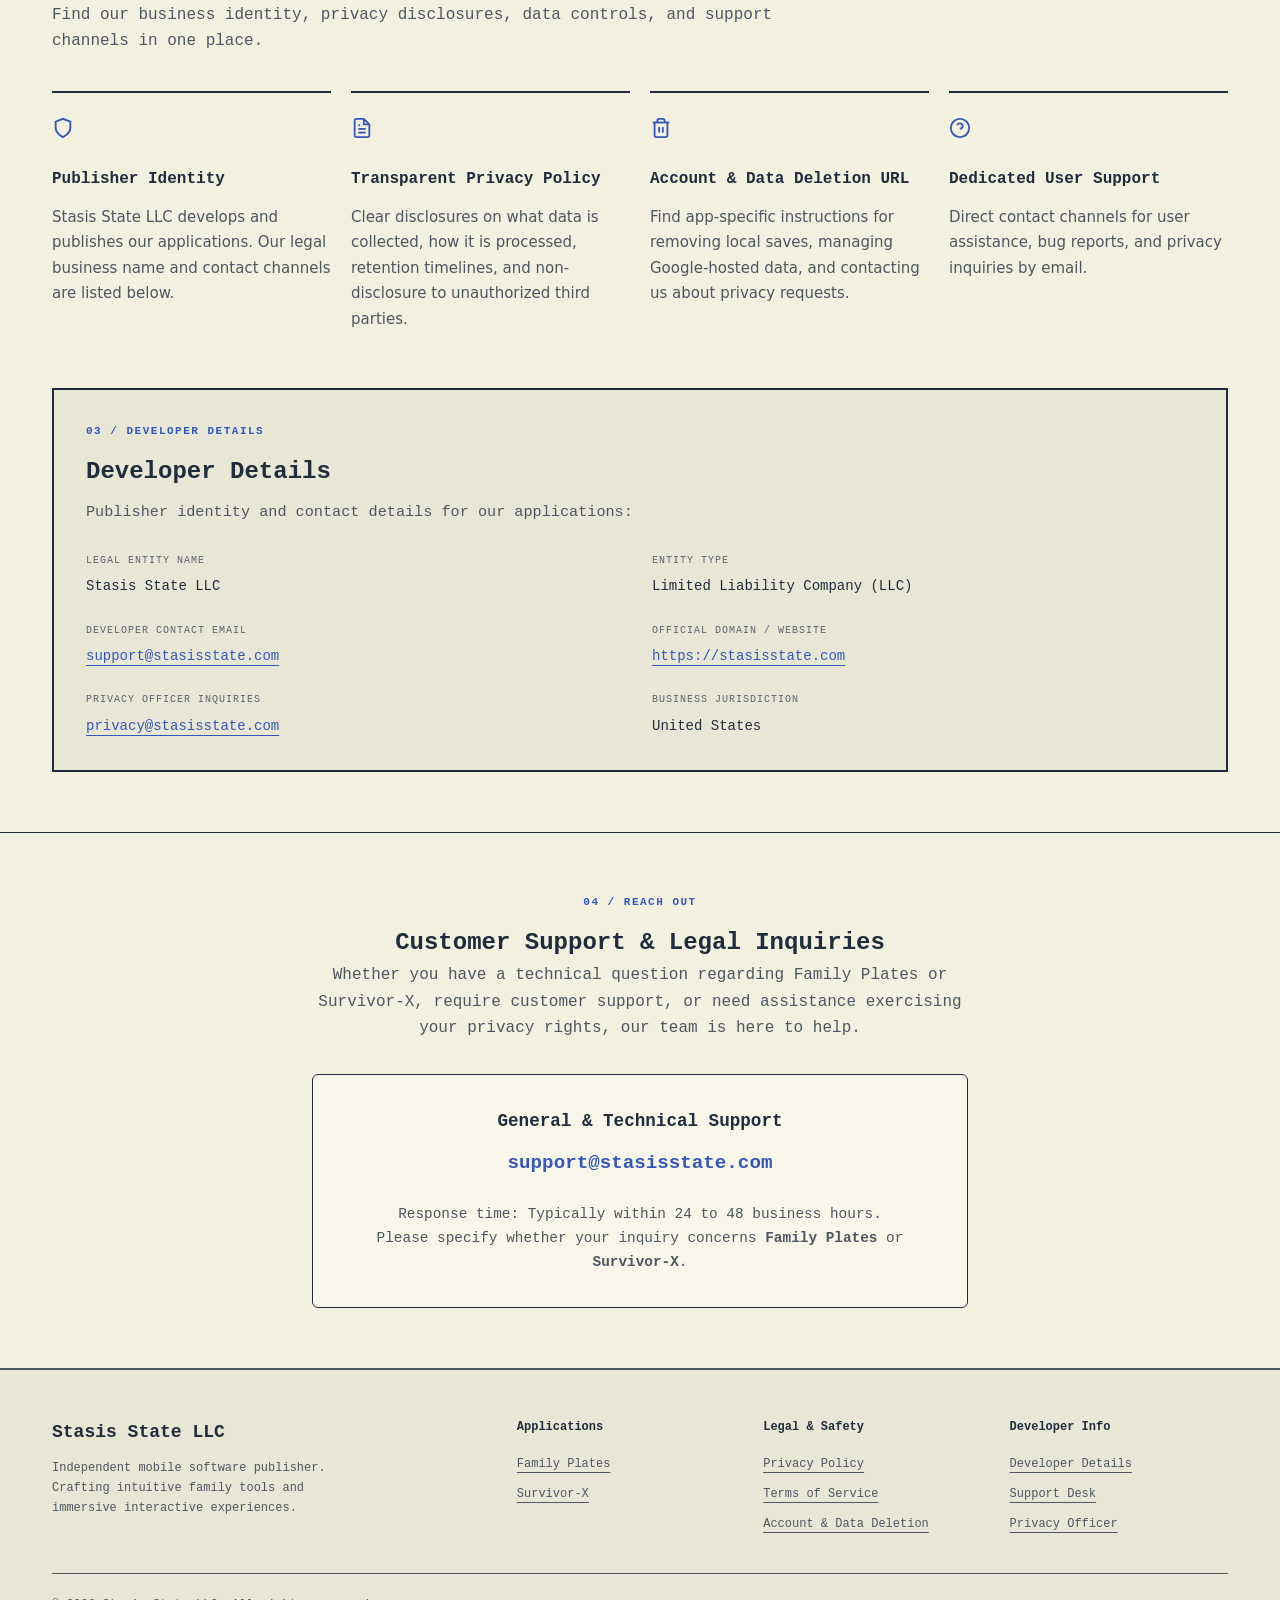
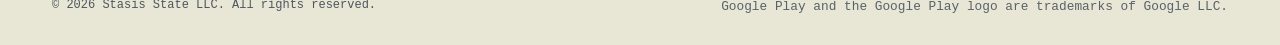
==== commit 4363de77: "Point the FamilyPlates links at familyplates.org Co-Authored-By: Claude Fable 5.1 <noreply@anthropic" ====
--- a/index.html
+++ b/index.html
@@ -93,7 +93,7 @@
           <!-- Family Plates -->
           <article class="app-card">
             <div class="app-card-header">
-              <a href="https://familyplates.stasisstate.com" target="_blank" rel="noopener noreferrer" style="text-decoration: none; display: flex; align-items: center; gap: 1.25rem;">
+              <a href="https://familyplates.org" target="_blank" rel="noopener noreferrer" style="text-decoration: none; display: flex; align-items: center; gap: 1.25rem;">
                 <img src="assets/family-plates-icon.svg" alt="Family Plates Icon" style="width: 58px; height: 58px; border-radius: var(--radius-md);  flex-shrink: 0;" />
                 <div class="app-meta">
                   <h3 style="color: var(--text-main);">Family Plates</h3>
@@ -119,8 +119,8 @@
               </li>
             </ul>
             <div class="app-actions">
-              <a href="https://familyplates.stasisstate.com" class="btn btn-primary btn-sm" target="_blank" rel="noopener noreferrer">
-                Visit familyplates.stasisstate.com
+              <a href="https://familyplates.org" class="btn btn-primary btn-sm" target="_blank" rel="noopener noreferrer">
+                Visit familyplates.org
                 <svg width="14" height="14" viewBox="0 0 24 24" fill="none" stroke="currentColor" stroke-width="2"><path d="M18 13v6a2 2 0 0 1-2 2H5a2 2 0 0 1-2-2V8a2 2 0 0 1 2-2h6"></path><polyline points="15 3 21 3 21 9"></polyline><line x1="10" y1="14" x2="21" y2="3"></line></svg>
               </a>
               <a href="privacy.html#family-plates" class="btn btn-outline btn-sm">Privacy</a>
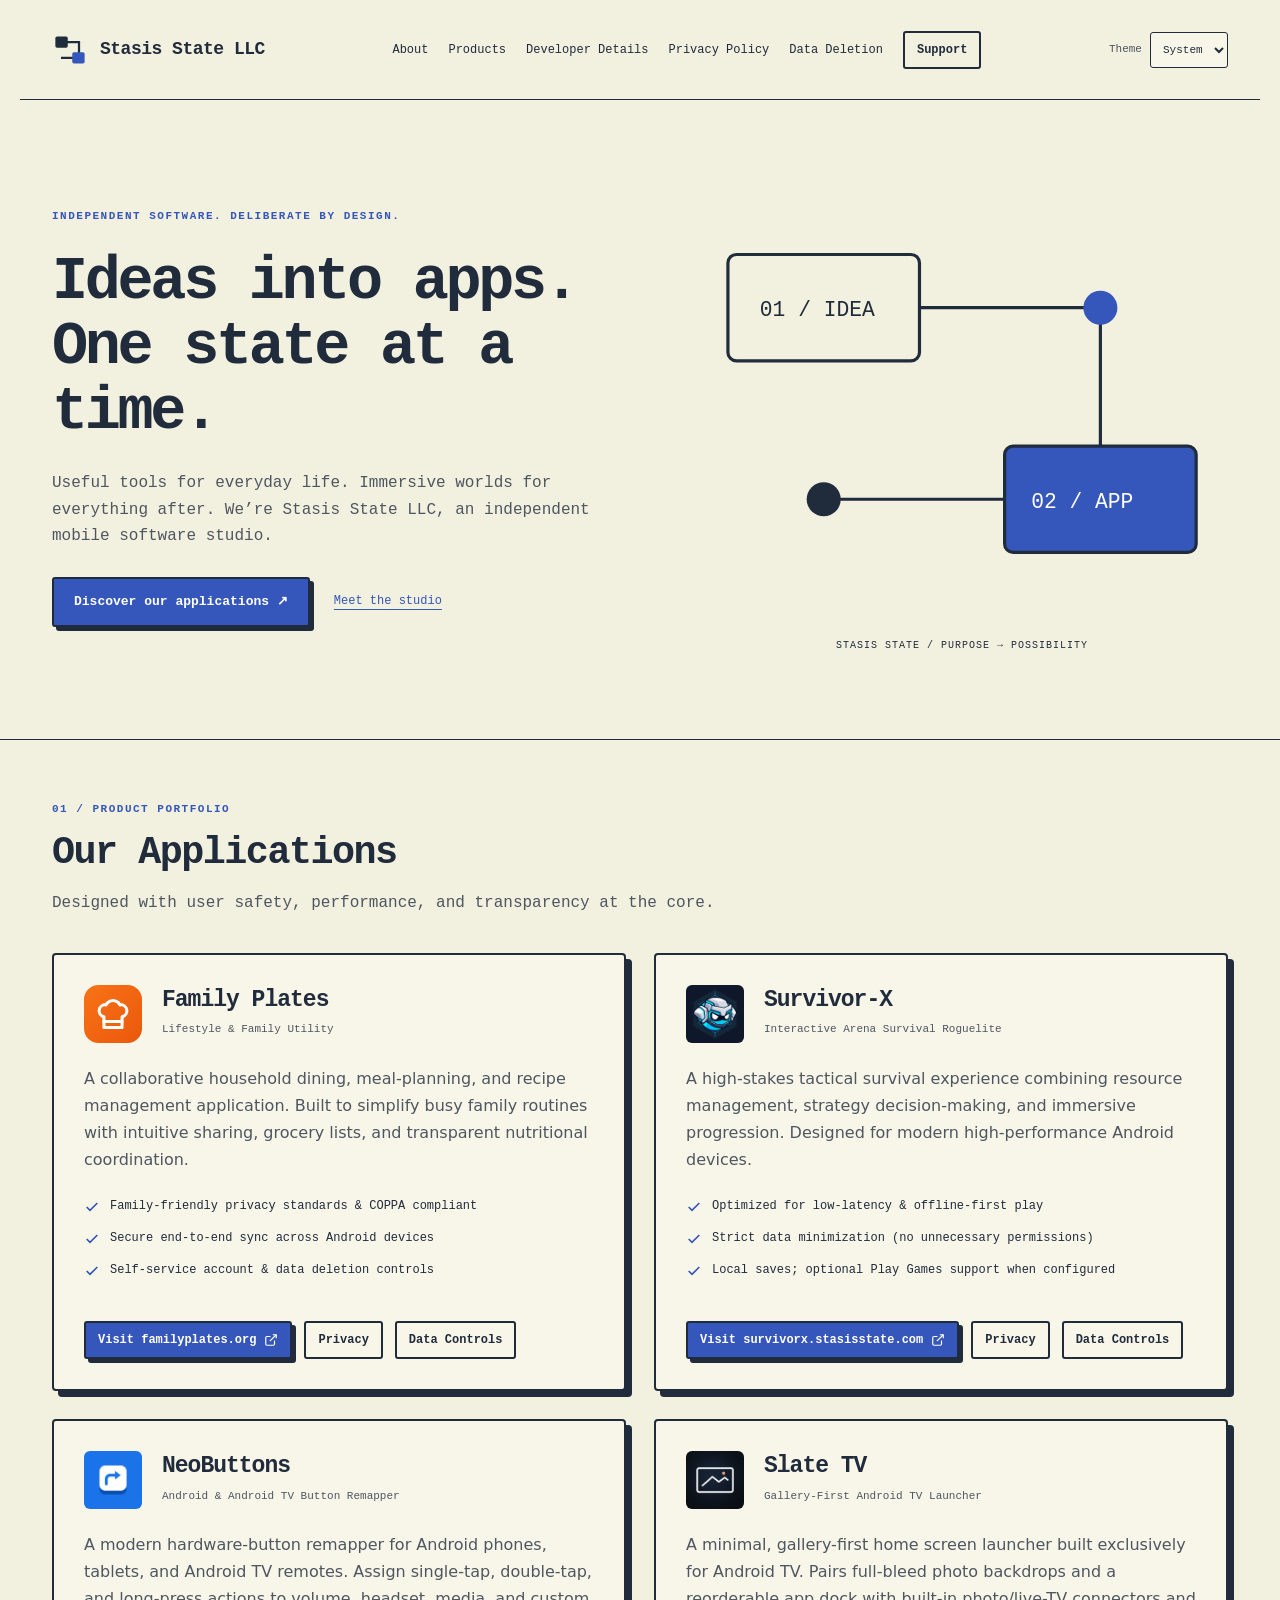
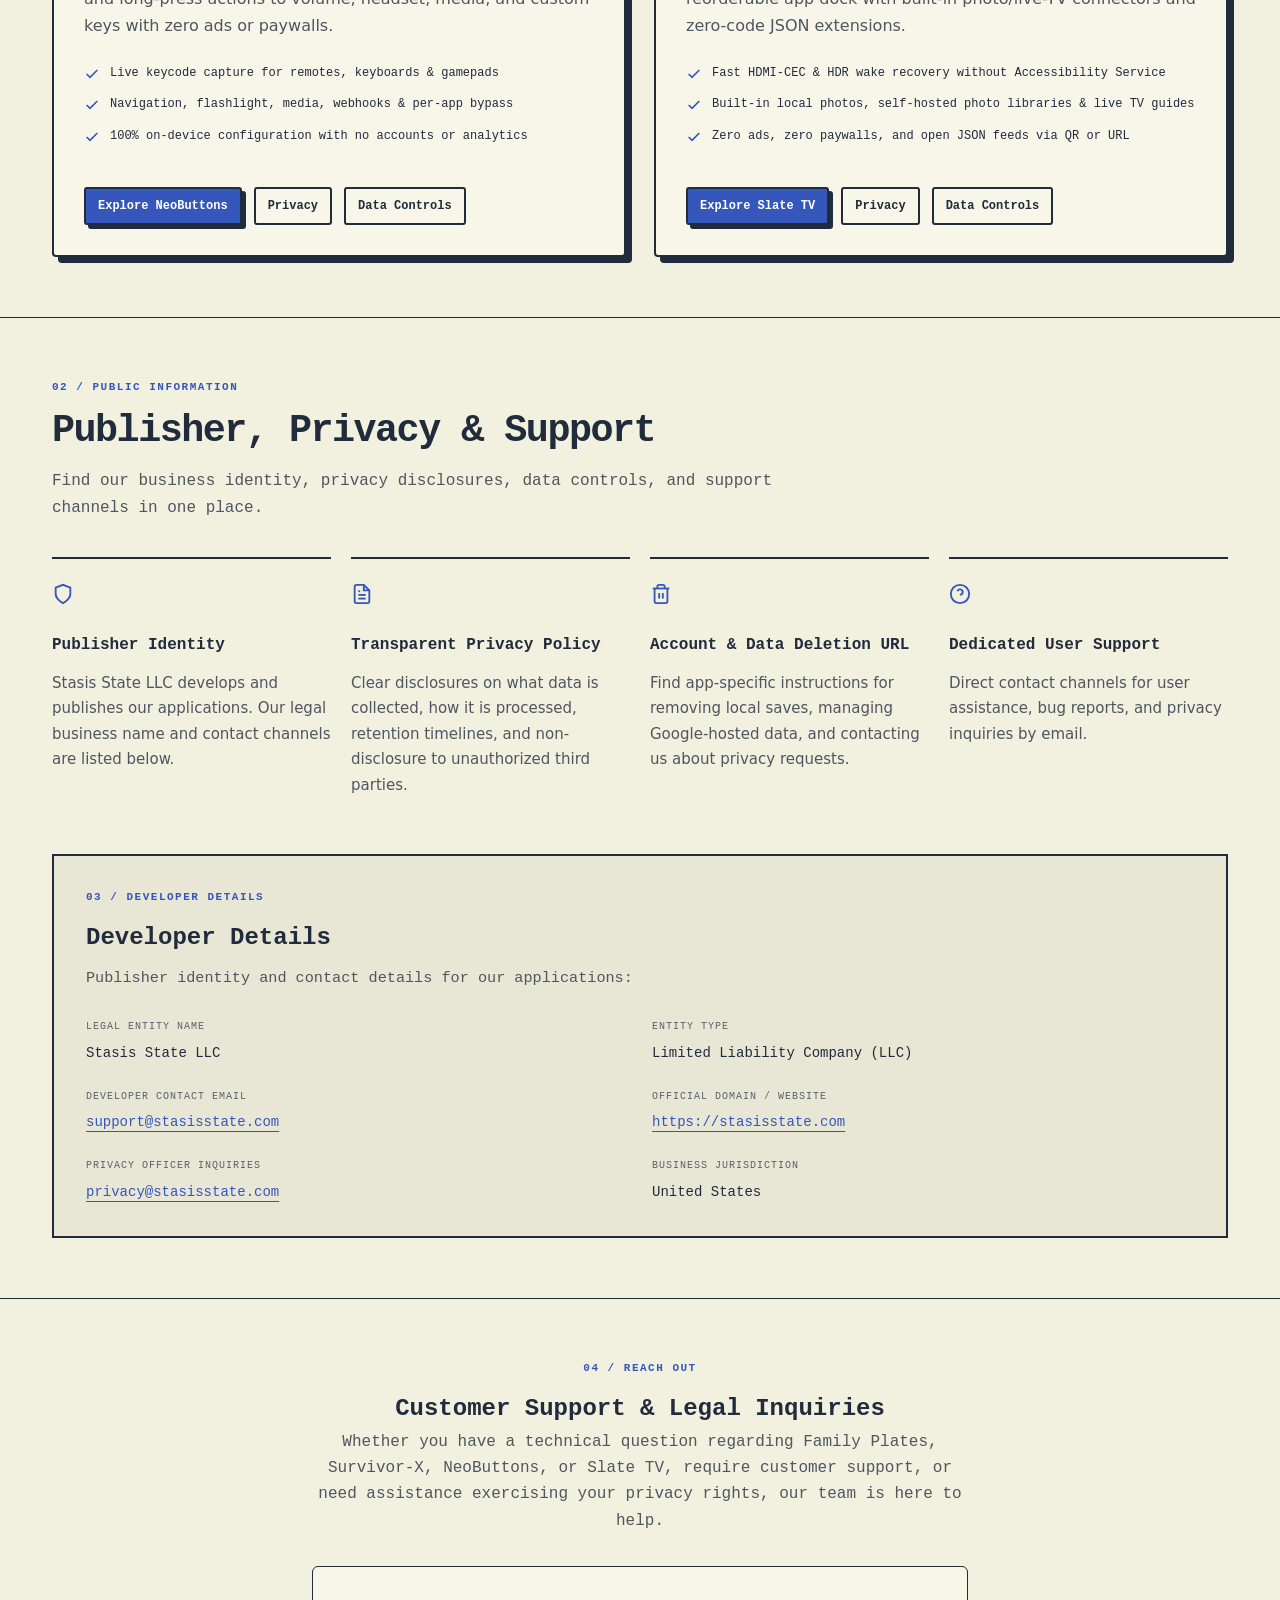
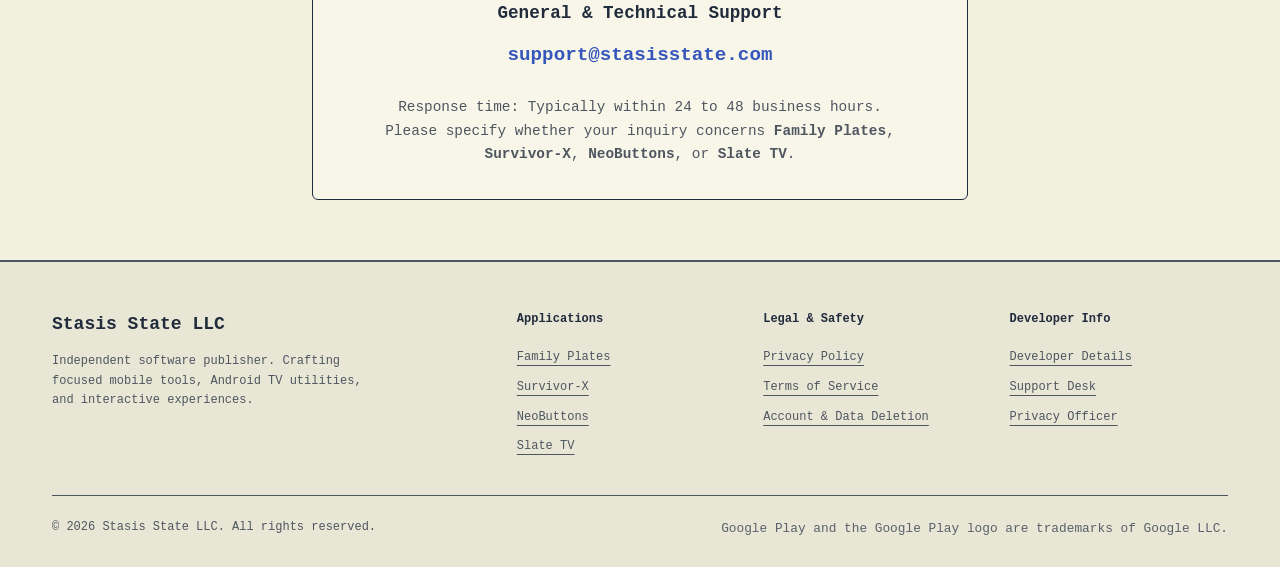
==== commit 8e18ca4f: "Add NeoButtons and Slate TV product pages and update privacy and site navigation" ====
--- a/index.html
+++ b/index.html
@@ -4,13 +4,13 @@
   <meta charset="UTF-8" />
   <meta name="viewport" content="width=device-width, initial-scale=1.0" />
   <title>Stasis State LLC — Independent Software & Mobile Applications</title>
-  <meta name="description" content="Stasis State LLC is an independent software studio and the publisher of Family Plates and Survivor-X. Official corporate site, developer details, and customer support." />
+  <meta name="description" content="Stasis State LLC is an independent software studio and the publisher of Family Plates, Survivor-X, NeoButtons, and Slate TV. Official corporate site, developer details, and customer support." />
   <meta name="robots" content="index, follow" />
 
   <!-- Open Graph / Meta -->
   <meta property="og:type" content="website" />
   <meta property="og:title" content="Stasis State LLC — Independent Software & Mobile Applications" />
-  <meta property="og:description" content="Official home of Stasis State LLC, publisher of Family Plates and Survivor-X." />
+  <meta property="og:description" content="Official home of Stasis State LLC, publisher of Family Plates, Survivor-X, NeoButtons, and Slate TV." />
   <meta property="og:url" content="https://stasisstate.com/" />
 
   <meta name="color-scheme" content="light dark" />
@@ -165,6 +165,80 @@
               <a href="https://survivorx.stasisstate.com/data-deletion.html" class="btn btn-outline btn-sm">Data Controls</a>
             </div>
           </article>
+
+          <!-- NeoButtons -->
+          <article class="app-card">
+            <div class="app-card-header">
+              <a href="neobuttons.html" style="text-decoration: none; display: flex; align-items: center; gap: 1.25rem;">
+                <img src="assets/neobuttons-icon.png" alt="NeoButtons Icon" style="width: 58px; height: 58px; border-radius: var(--radius-md); flex-shrink: 0;" />
+                <div class="app-meta">
+                  <h3 style="color: var(--text-main);">NeoButtons</h3>
+                  <span class="app-category">Android &amp; Android TV Button Remapper</span>
+                </div>
+              </a>
+            </div>
+            <p class="app-description">
+              A modern hardware-button remapper for Android phones, tablets, and Android TV remotes. Assign single-tap, double-tap, and long-press actions to volume, headset, media, and custom keys with zero ads or paywalls.
+            </p>
+            <ul class="app-highlights">
+              <li>
+                <svg width="16" height="16" viewBox="0 0 24 24" fill="none" stroke="currentColor" stroke-width="2.5"><polyline points="20 6 9 17 4 12"></polyline></svg>
+                Live keycode capture for remotes, keyboards &amp; gamepads
+              </li>
+              <li>
+                <svg width="16" height="16" viewBox="0 0 24 24" fill="none" stroke="currentColor" stroke-width="2.5"><polyline points="20 6 9 17 4 12"></polyline></svg>
+                Navigation, flashlight, media, webhooks &amp; per-app bypass
+              </li>
+              <li>
+                <svg width="16" height="16" viewBox="0 0 24 24" fill="none" stroke="currentColor" stroke-width="2.5"><polyline points="20 6 9 17 4 12"></polyline></svg>
+                100% on-device configuration with no accounts or analytics
+              </li>
+            </ul>
+            <div class="app-actions">
+              <a href="neobuttons.html" class="btn btn-primary btn-sm">
+                Explore NeoButtons
+              </a>
+              <a href="neobuttons-privacy.html" class="btn btn-outline btn-sm">Privacy</a>
+              <a href="data-deletion.html#neobuttons" class="btn btn-outline btn-sm">Data Controls</a>
+            </div>
+          </article>
+
+          <!-- Slate TV -->
+          <article class="app-card">
+            <div class="app-card-header">
+              <a href="slatetv.html" style="text-decoration: none; display: flex; align-items: center; gap: 1.25rem;">
+                <img src="assets/slatetv-icon.png" alt="Slate TV Icon" style="width: 58px; height: 58px; border-radius: var(--radius-md); flex-shrink: 0;" />
+                <div class="app-meta">
+                  <h3 style="color: var(--text-main);">Slate TV</h3>
+                  <span class="app-category">Gallery-First Android TV Launcher</span>
+                </div>
+              </a>
+            </div>
+            <p class="app-description">
+              A minimal, gallery-first home screen launcher built exclusively for Android TV. Pairs full-bleed photo backdrops and a reorderable app dock with built-in photo/live-TV connectors and zero-code JSON extensions.
+            </p>
+            <ul class="app-highlights">
+              <li>
+                <svg width="16" height="16" viewBox="0 0 24 24" fill="none" stroke="currentColor" stroke-width="2.5"><polyline points="20 6 9 17 4 12"></polyline></svg>
+                Fast HDMI-CEC &amp; HDR wake recovery without Accessibility Service
+              </li>
+              <li>
+                <svg width="16" height="16" viewBox="0 0 24 24" fill="none" stroke="currentColor" stroke-width="2.5"><polyline points="20 6 9 17 4 12"></polyline></svg>
+                Built-in local photos, self-hosted photo libraries &amp; live TV guides
+              </li>
+              <li>
+                <svg width="16" height="16" viewBox="0 0 24 24" fill="none" stroke="currentColor" stroke-width="2.5"><polyline points="20 6 9 17 4 12"></polyline></svg>
+                Zero ads, zero paywalls, and open JSON feeds via QR or URL
+              </li>
+            </ul>
+            <div class="app-actions">
+              <a href="slatetv.html" class="btn btn-primary btn-sm">
+                Explore Slate TV
+              </a>
+              <a href="slatetv-privacy.html" class="btn btn-outline btn-sm">Privacy</a>
+              <a href="data-deletion.html#slatetv" class="btn btn-outline btn-sm">Data Controls</a>
+            </div>
+          </article>
         </div>
       </div>
     </section>
@@ -271,7 +345,7 @@
         <div class="sub-title">04 / Reach Out</div>
         <h2>Customer Support & Legal Inquiries</h2>
         <p style="color: var(--text-muted); margin-bottom: 2rem;">
-          Whether you have a technical question regarding Family Plates or Survivor-X, require customer support, or need assistance exercising your privacy rights, our team is here to help.
+          Whether you have a technical question regarding Family Plates, Survivor-X, NeoButtons, or Slate TV, require customer support, or need assistance exercising your privacy rights, our team is here to help.
         </p>
 
         <div style="background-color: var(--bg-card); border: 1px solid var(--border-color); border-radius: var(--radius-md); padding: 2rem;">
@@ -279,7 +353,7 @@
           <p style="margin-bottom: 1.5rem;"><a href="mailto:support@stasisstate.com" style="color: var(--accent-primary); font-size: 1.2rem; text-decoration: none; font-weight: 700;">support@stasisstate.com</a></p>
           <p style="color: var(--text-muted); font-size: 0.9rem;">
             Response time: Typically within 24 to 48 business hours.<br />
-            Please specify whether your inquiry concerns <strong>Family Plates</strong> or <strong>Survivor-X</strong>.
+            Please specify whether your inquiry concerns <strong>Family Plates</strong>, <strong>Survivor-X</strong>, <strong>NeoButtons</strong>, or <strong>Slate TV</strong>.
           </p>
         </div>
       </div>
@@ -293,15 +367,17 @@
         <div class="footer-brand">
           <h4>Stasis State LLC</h4>
           <p>
-            Independent mobile software publisher. Crafting intuitive family tools and immersive interactive experiences.
+            Independent software publisher. Crafting focused mobile tools, Android TV utilities, and interactive experiences.
           </p>
         </div>
 
         <div class="footer-col">
           <h5>Applications</h5>
           <ul class="footer-links">
-            <li><a href="#apps">Family Plates</a></li>
-            <li><a href="#apps">Survivor-X</a></li>
+            <li><a href="https://familyplates.org" target="_blank" rel="noopener noreferrer">Family Plates</a></li>
+            <li><a href="https://survivorx.stasisstate.com" target="_blank" rel="noopener noreferrer">Survivor-X</a></li>
+            <li><a href="neobuttons.html">NeoButtons</a></li>
+            <li><a href="slatetv.html">Slate TV</a></li>
           </ul>
         </div>
 
--- a/styles.css
+++ b/styles.css
@@ -41,3 +41,20 @@
 .theme-control{display:flex;align-items:center;gap:8px;font-size:11px;color:var(--text-muted)}
 .theme-control[hidden]{display:none}
 .theme-control select{font:inherit;color:var(--text-main);background:var(--bg-card);border:1px solid var(--border-color);border-radius:var(--radius-sm);padding:8px;min-height:36px;cursor:pointer}
+.product-hero{display:flex;align-items:center;gap:28px;padding:52px 0 40px;flex-wrap:wrap}
+.product-hero-icon{width:88px;height:88px;border-radius:var(--radius-md);border:2px solid var(--border-color);box-shadow:4px 4px 0 var(--text-main);flex-shrink:0}
+.product-hero-meta{flex:1;min-width:260px}
+.product-hero-meta h1{font-size:clamp(32px,4.5vw,52px);line-height:1.1;letter-spacing:-.04em;margin:8px 0 12px}
+.product-hero-meta p{font:17px/1.7 system-ui,sans-serif;color:var(--text-muted);max-width:720px}
+.product-badges{display:flex;flex-wrap:wrap;gap:10px;margin:18px 0 22px}
+.product-badge{display:inline-block;font-size:11px;font-weight:700;padding:4px 10px;border:1px solid var(--border-color);border-radius:var(--radius-sm);background:var(--bg-secondary);color:var(--text-main)}
+.feature-grid{display:grid;grid-template-columns:repeat(2,minmax(0,1fr));gap:24px;margin-top:24px}
+.feature-card{background:var(--bg-card);border:2px solid var(--border-color);border-radius:4px;padding:24px;box-shadow:4px 4px 0 var(--text-main)}
+.feature-card h3{font-size:17px;margin-bottom:10px}
+.feature-card p,.feature-card ul{font:15px/1.68 system-ui,sans-serif;color:var(--text-muted)}
+.feature-card ul{padding-left:20px;margin-top:8px}.feature-card li{margin-bottom:6px}
+.policy-directory{display:grid;grid-template-columns:repeat(2,minmax(0,1fr));gap:16px;margin:24px 0 32px}
+.policy-dir-card{background:var(--bg-card);border:2px solid var(--border-color);border-radius:4px;padding:18px 20px;display:flex;flex-direction:column;gap:8px}
+.policy-dir-card strong{font-family:var(--font-sans);font-size:15px;color:var(--text-main)}
+.policy-dir-card span{font:14px/1.55 system-ui,sans-serif;color:var(--text-muted)}
+@media(max-width:700px){.feature-grid,.policy-directory{grid-template-columns:1fr}.product-hero{padding:36px 0 28px}}
